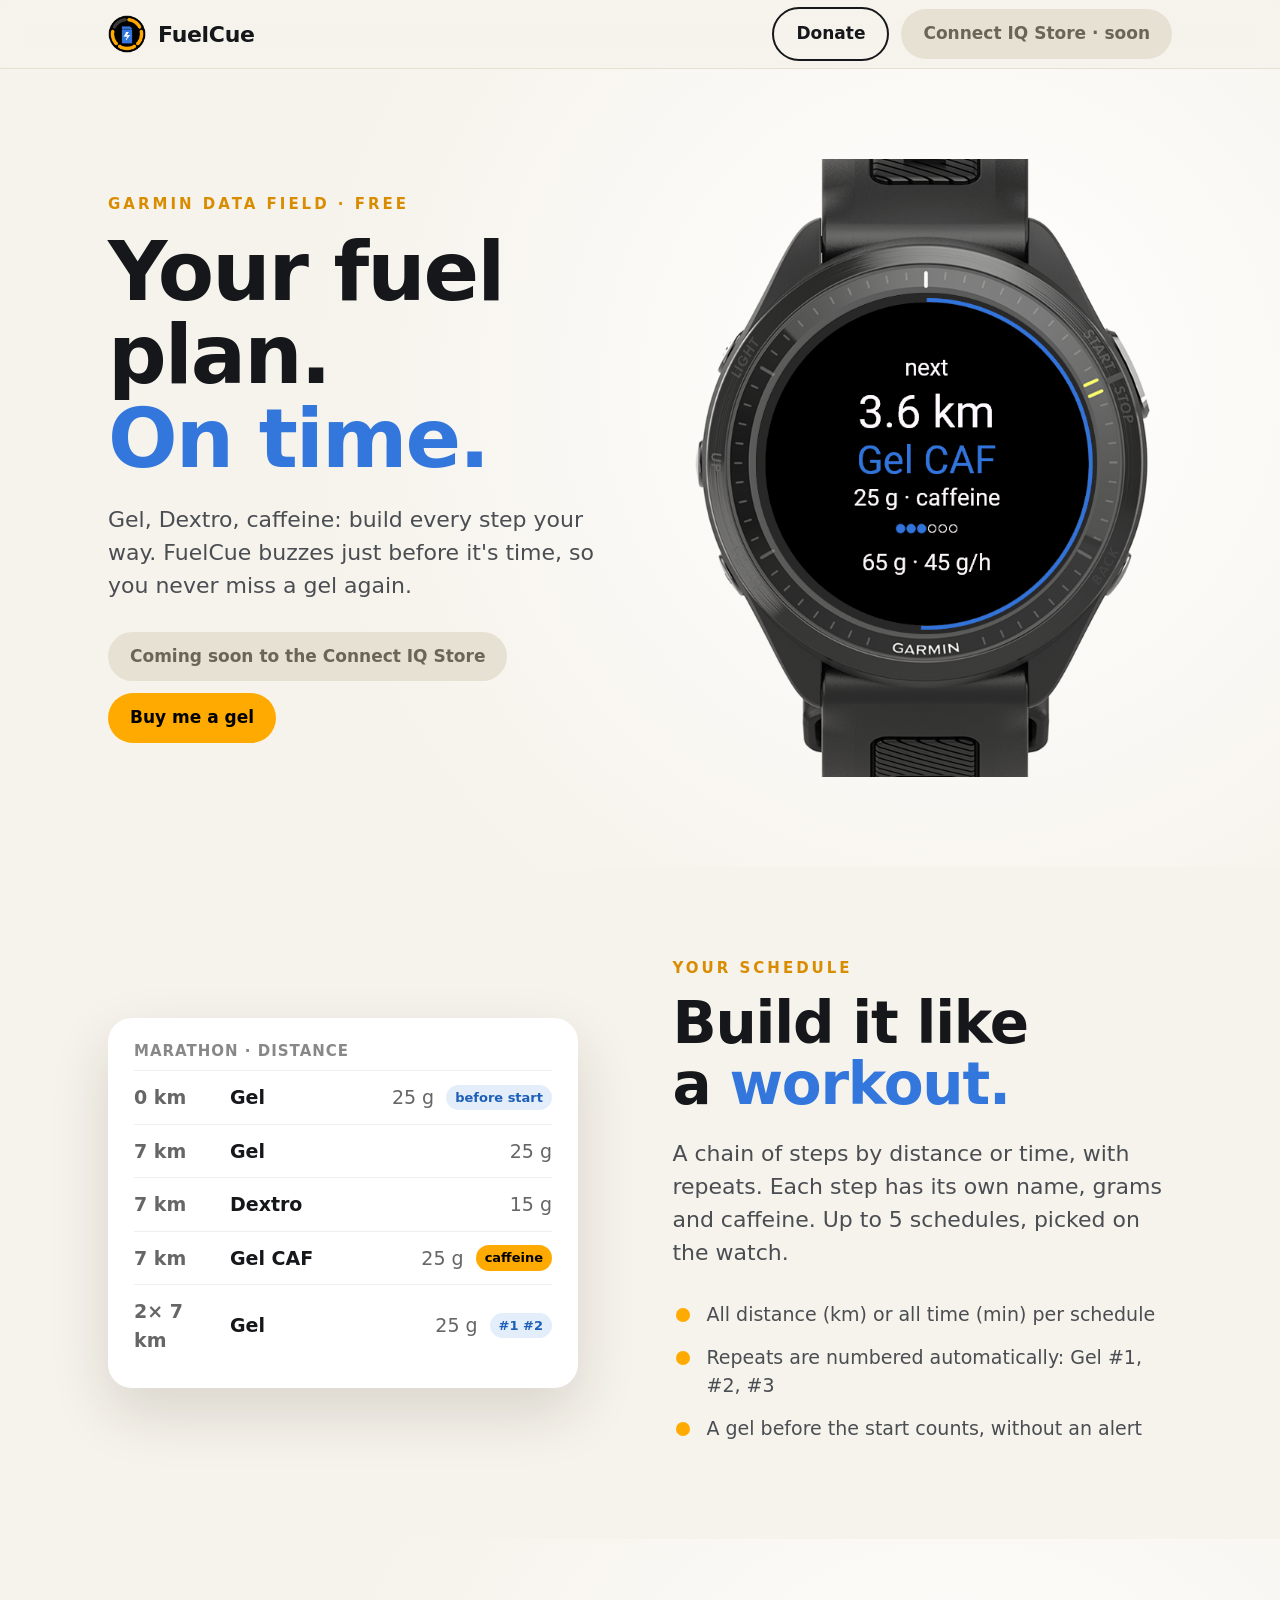
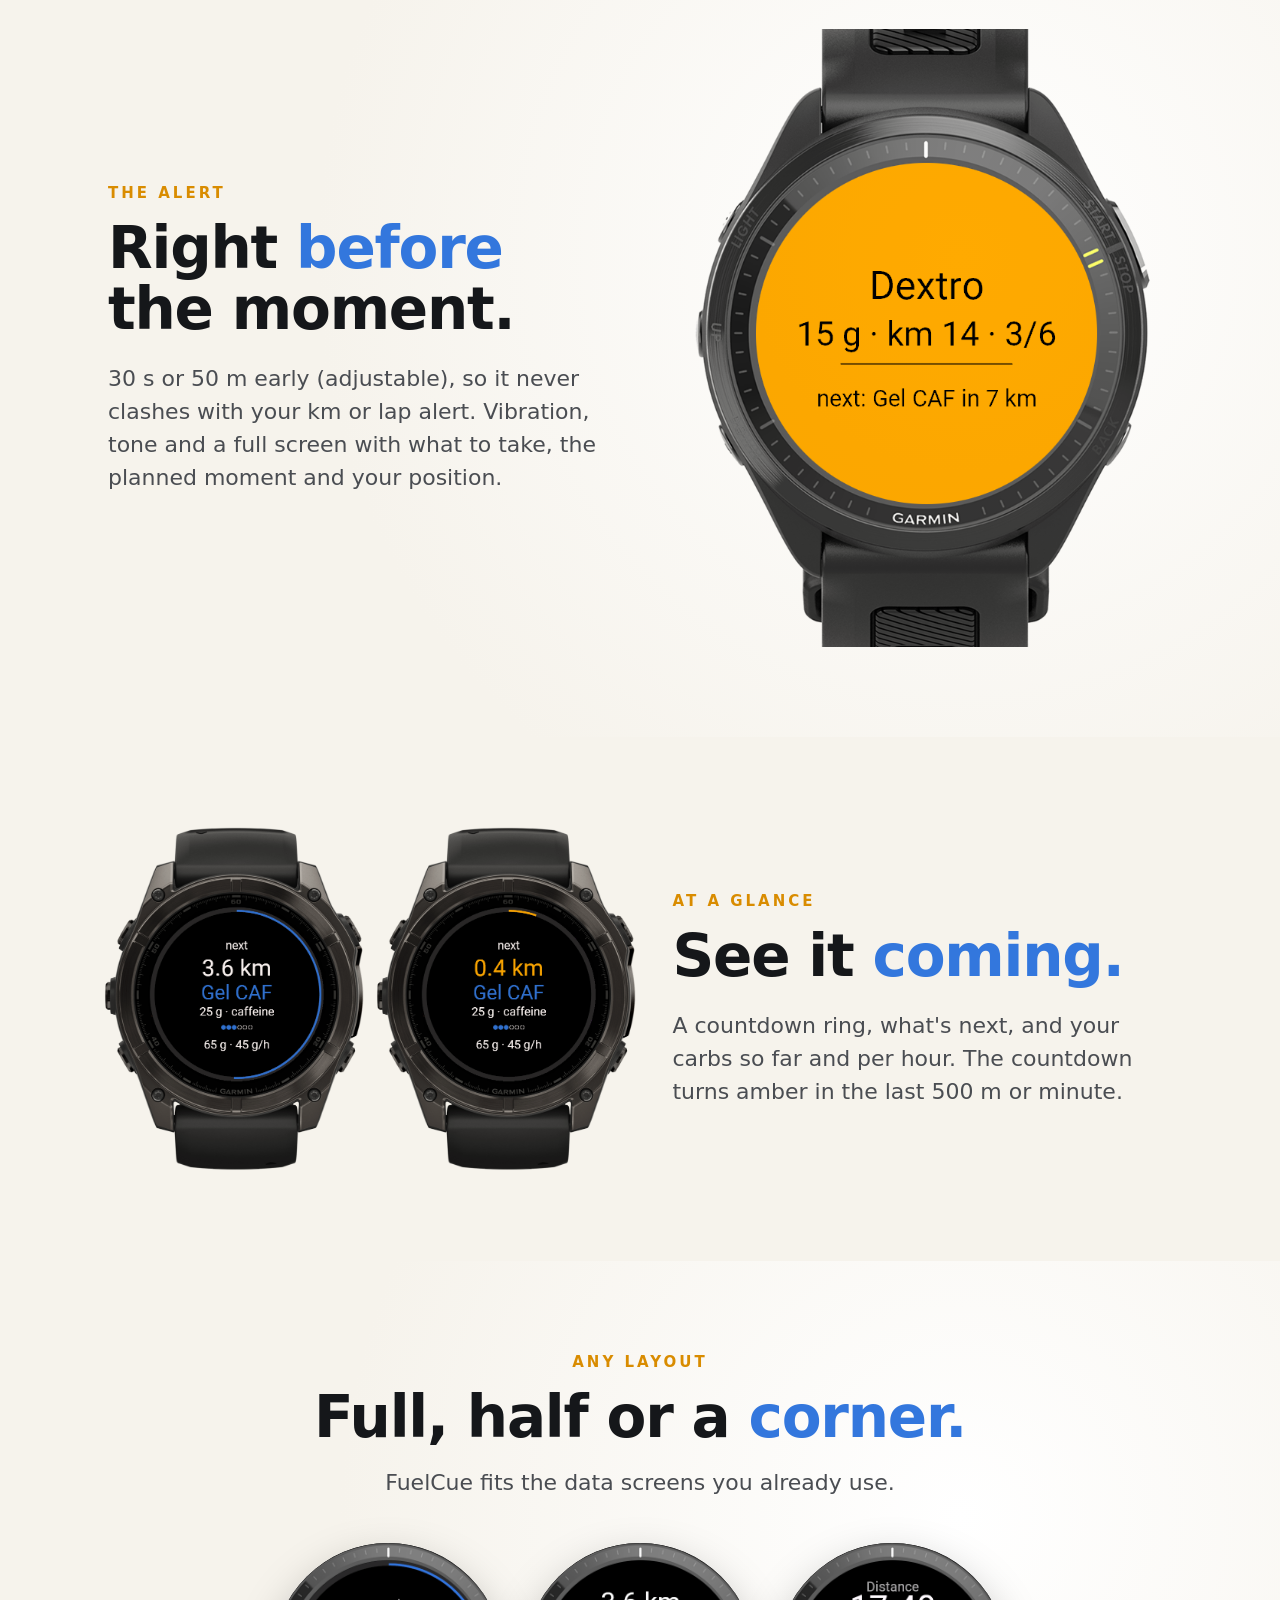
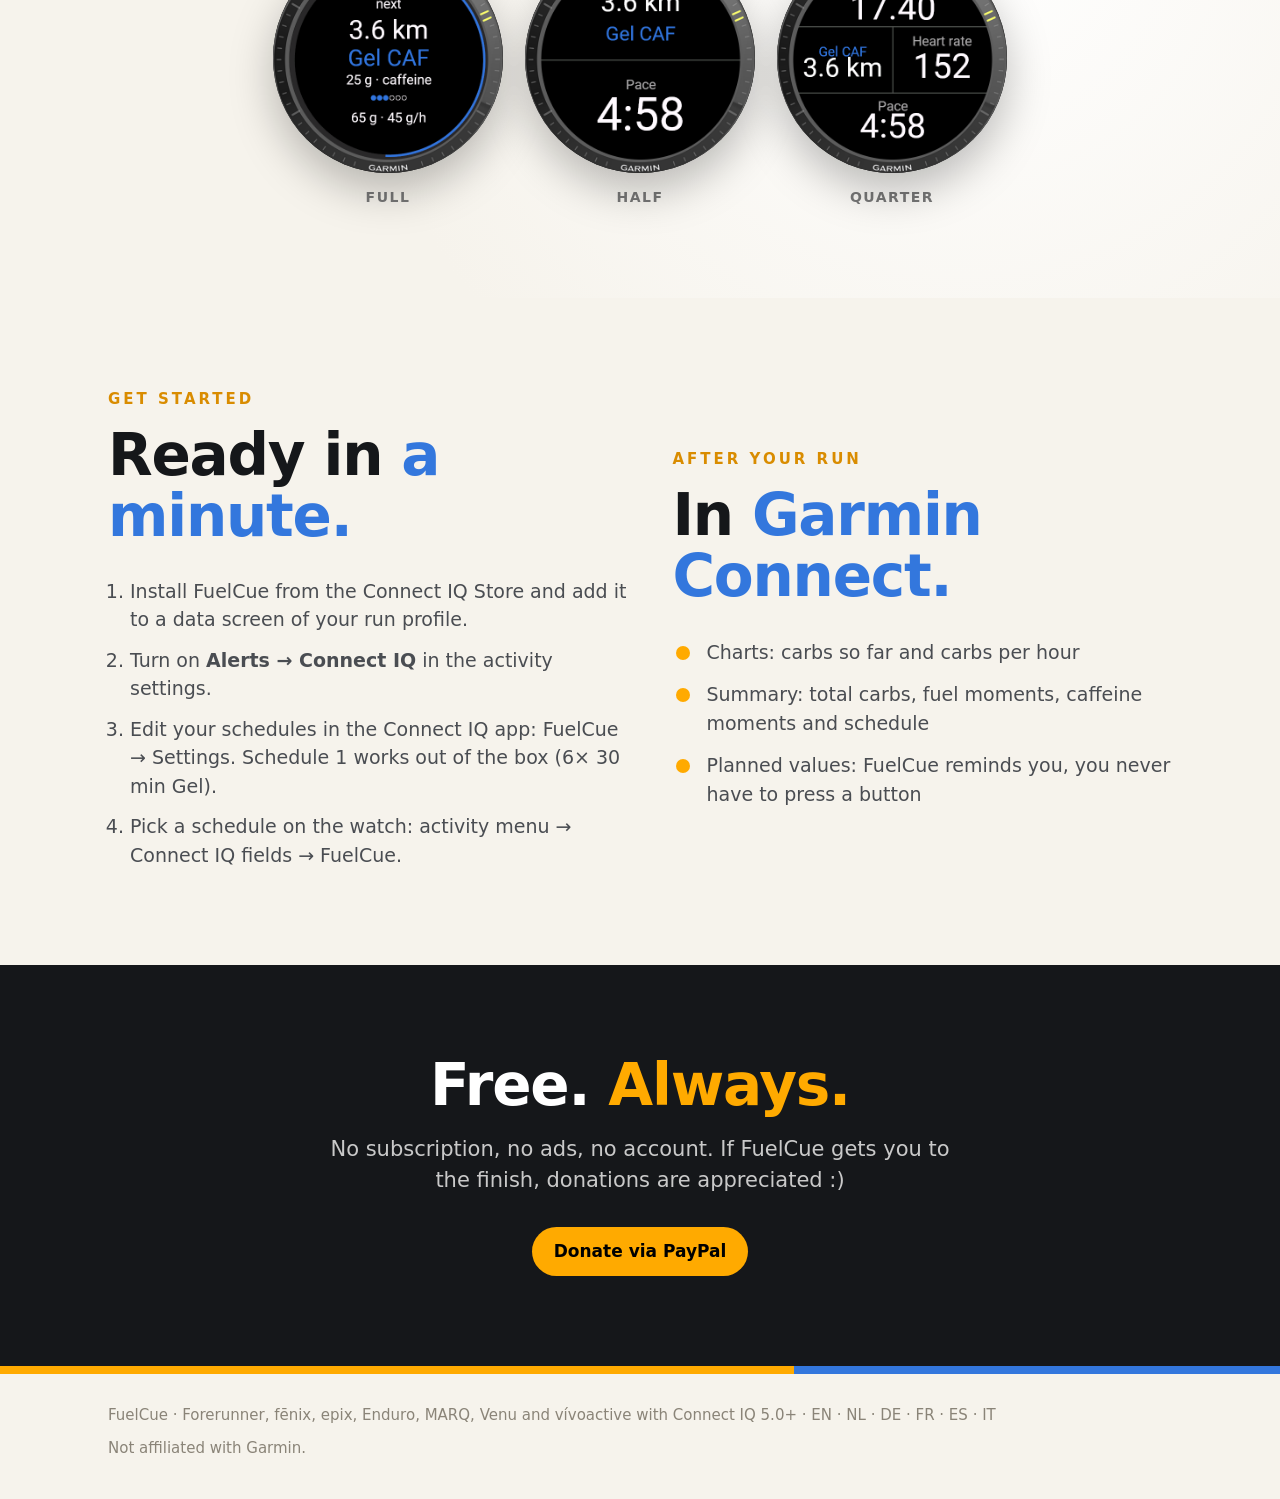
==== index.html @ b6d8fc78 "FuelCue landing page Co-Authored-By: Claude Opus 5.5 <noreply@anthropic.com>" ====
<!doctype html>
<html lang="en">
<head>
<meta charset="utf-8">
<meta name="viewport" content="width=device-width, initial-scale=1">
<title>FuelCue · fuel reminders for your Garmin</title>
<meta name="description" content="FuelCue is a free Garmin Connect IQ data field that reminds you when to fuel during your run: your own schedule of gels, Dextro and caffeine, by distance or time.">
<meta property="og:title" content="FuelCue · your fuel plan, on time">
<meta property="og:description" content="Free Garmin data field: your own fuel schedule, step by step, with an alert just before it's time.">
<meta property="og:image" content="img/icon.png">
<link rel="icon" href="img/icon.png">
<style>
  :root { --amber: #FFAA00; --amber-dark: #d98c00; --blue: #3377DD; --ink: #15171a; --muted: #4a4d52; --paper: #f6f3ec; }
  * { box-sizing: border-box; margin: 0; }
  body { font-family: "Segoe UI Variable Display", "Segoe UI", system-ui, -apple-system, Roboto, Arial, sans-serif; color: var(--ink);
         background: var(--paper); line-height: 1.5; }
  a { color: var(--blue); }
  .wrap { max-width: 1120px; margin: 0 auto; padding: 0 28px; }
  header { position: sticky; top: 0; z-index: 10; background: rgba(246, 243, 236, .92); backdrop-filter: blur(8px); border-bottom: 1px solid #e7e1d3; }
  header .wrap { display: flex; align-items: center; gap: 12px; height: 68px; }
  header img { width: 38px; height: 38px; }
  header b { font-size: 22px; letter-spacing: -.3px; flex: 1; }
  .btn { display: inline-block; padding: 12px 22px; border-radius: 40px; font-weight: 700; font-size: 17px; text-decoration: none; }
  .btn.dark { background: var(--ink); color: #fff; }
  .btn.amber { background: var(--amber); color: #000; }
  .btn.ghost { border: 2px solid var(--ink); color: var(--ink); }
  .btn.soon { background: #e7e1d3; color: #6b6558; cursor: default; }
  section { padding: 90px 0; }
  section.alt { background: radial-gradient(circle at 75% 40%, #fff 0, #f6f3ec 60%); }
  .split { display: grid; grid-template-columns: 1.05fr 1fr; gap: 40px; align-items: center; }
  .split.rev > :first-child { order: 2; }
  .kicker { font-size: 15px; font-weight: 800; letter-spacing: 3px; text-transform: uppercase; color: var(--amber-dark); margin-bottom: 14px; }
  h1 { font-size: clamp(46px, 7vw, 82px); line-height: 1.02; letter-spacing: -2px; font-weight: 800; }
  h2 { font-size: clamp(36px, 5vw, 58px); line-height: 1.05; letter-spacing: -1.2px; font-weight: 800; }
  h1 em, h2 em { font-style: normal; color: var(--blue); }
  .lead { font-size: 22px; color: var(--muted); margin-top: 22px; max-width: 540px; }
  .ctas { display: flex; flex-wrap: wrap; gap: 12px; margin-top: 30px; }
  .watch { width: 100%; max-width: 460px; mix-blend-mode: multiply; display: block; margin: 0 auto; }
  .pair { display: flex; gap: 10px; justify-content: center; }
  .pair img { width: 50%; max-width: 330px; mix-blend-mode: multiply; }
  .card { background: #fff; border-radius: 24px; box-shadow: 0 24px 60px rgba(40, 30, 0, .14); padding: 22px 26px; max-width: 470px; }
  .card h3 { font-size: 15px; color: #888; letter-spacing: 1px; text-transform: uppercase; margin-bottom: 8px; }
  .row { display: flex; align-items: center; gap: 12px; padding: 12px 0; border-top: 1px solid #eee; font-size: 19px; }
  .row .at { width: 84px; color: #666; font-weight: 600; } .row .name { flex: 1; font-weight: 700; } .row .g { color: #666; }
  .tag { font-size: 13px; font-weight: 800; padding: 3px 9px; border-radius: 20px; background: var(--amber); color: #000; }
  .tag.b { background: #e4eefb; color: #1d5fb8; }
  .faces { display: flex; gap: 22px; justify-content: center; flex-wrap: wrap; }
  .face { text-align: center; font-weight: 800; letter-spacing: 1.5px; color: #777; font-size: 14px; }
  .face div { width: 230px; height: 230px; border-radius: 50%; overflow: hidden; position: relative; background: #000;
              box-shadow: 0 18px 44px rgba(0, 0, 0, .25); margin-bottom: 14px; }
  .face img { position: absolute; width: 116.8%; left: -9.35%; top: -26.7%; }
  ul.checks { list-style: none; padding: 0; margin-top: 24px; font-size: 19px; color: var(--muted); }
  ul.checks li { padding: 7px 0 7px 34px; position: relative; }
  ul.checks li::before { content: ""; position: absolute; left: 4px; top: 15px; width: 14px; height: 14px; border-radius: 50%; background: var(--amber); }
  ol.steps { margin-top: 24px; padding-left: 22px; font-size: 19px; color: var(--muted); } ol.steps li { padding: 6px 0; }
  .donate { background: var(--ink); color: #fff; text-align: center; }
  .donate h2 em { color: var(--amber); }
  .donate p { color: #c9c9c9; font-size: 21px; margin: 18px auto 30px; max-width: 620px; }
  footer { padding: 30px 0 40px; color: #8a8478; font-size: 15px; }
  footer .wrap { display: flex; justify-content: space-between; flex-wrap: wrap; gap: 10px; }
  .stripe { height: 8px; background: linear-gradient(90deg, var(--amber) 0 62%, var(--blue) 62% 100%); }
  @media (max-width: 820px) {
    .split { grid-template-columns: 1fr; } .split.rev > :first-child { order: 0; }
    section { padding: 60px 0; } header .btn.soon { display: none; }
  }
</style>
</head>
<body>

<header><div class="wrap">
  <img src="img/icon.png" alt=""><b>FuelCue</b>
  <a class="btn ghost" href="https://paypal.me/rdbruijn">Donate</a>
  <span class="btn soon">Connect IQ Store · soon</span>
</div></header>

<section class="alt"><div class="wrap split">
  <div>
    <div class="kicker">Garmin data field · free</div>
    <h1>Your fuel plan.<br><em>On time.</em></h1>
    <p class="lead">Gel, Dextro, caffeine: build every step your way. FuelCue buzzes just before it's time, so you never miss a gel again.</p>
    <div class="ctas">
      <span class="btn soon">Coming soon to the Connect IQ Store</span>
      <a class="btn amber" href="https://paypal.me/rdbruijn">Buy me a gel</a>
    </div>
  </div>
  <img class="watch" src="img/fr970-run.png" alt="FuelCue on a Forerunner 970: 3.6 km to the next Gel CAF">
</div></section>

<section><div class="wrap split rev">
  <div>
    <div class="kicker">Your schedule</div>
    <h2>Build it like<br>a <em>workout.</em></h2>
    <p class="lead">A chain of steps by distance or time, with repeats. Each step has its own name, grams and caffeine. Up to 5 schedules, picked on the watch.</p>
    <ul class="checks">
      <li>All distance (km) or all time (min) per schedule</li>
      <li>Repeats are numbered automatically: Gel #1, #2, #3</li>
      <li>A gel before the start counts, without an alert</li>
    </ul>
  </div>
  <div class="card">
    <h3>Marathon · distance</h3>
    <div class="row"><span class="at">0 km</span><span class="name">Gel</span><span class="g">25 g</span><span class="tag b">before start</span></div>
    <div class="row"><span class="at">7 km</span><span class="name">Gel</span><span class="g">25 g</span></div>
    <div class="row"><span class="at">7 km</span><span class="name">Dextro</span><span class="g">15 g</span></div>
    <div class="row"><span class="at">7 km</span><span class="name">Gel CAF</span><span class="g">25 g</span><span class="tag">caffeine</span></div>
    <div class="row"><span class="at">2× 7 km</span><span class="name">Gel</span><span class="g">25 g</span><span class="tag b">#1 #2</span></div>
  </div>
</div></section>

<section class="alt"><div class="wrap split">
  <div>
    <div class="kicker">The alert</div>
    <h2>Right <em>before</em><br>the moment.</h2>
    <p class="lead">30 s or 50 m early (adjustable), so it never clashes with your km or lap alert. Vibration, tone and a full screen with what to take, the planned moment and your position.</p>
  </div>
  <img class="watch" src="img/fr970-alert.png" alt="Alert: Dextro, 15 g, km 14, 3 of 6">
</div></section>

<section><div class="wrap split rev">
  <div>
    <div class="kicker">At a glance</div>
    <h2>See it <em>coming.</em></h2>
    <p class="lead">A countdown ring, what's next, and your carbs so far and per hour. The countdown turns amber in the last 500 m or minute.</p>
  </div>
  <div class="pair">
    <img src="img/fenix847mm-run.png" alt="fēnix 8: 3.6 km to Gel CAF">
    <img src="img/fenix847mm-almost.png" alt="fēnix 8: 0.4 km, amber">
  </div>
</div></section>

<section class="alt"><div class="wrap" style="text-align: center;">
  <div class="kicker">Any layout</div>
  <h2>Full, half or a <em>corner.</em></h2>
  <p class="lead" style="margin: 18px auto 44px;">FuelCue fits the data screens you already use.</p>
  <div class="faces">
    <div class="face"><div><img src="img/fr970-run.png" alt=""></div>FULL</div>
    <div class="face"><div><img src="img/fr970-half.png" alt=""></div>HALF</div>
    <div class="face"><div><img src="img/fr970-quarter.png" alt=""></div>QUARTER</div>
  </div>
</div></section>

<section><div class="wrap split">
  <div>
    <div class="kicker">Get started</div>
    <h2>Ready in <em>a minute.</em></h2>
    <ol class="steps">
      <li>Install FuelCue from the Connect IQ Store and add it to a data screen of your run profile.</li>
      <li>Turn on <b>Alerts → Connect IQ</b> in the activity settings.</li>
      <li>Edit your schedules in the Connect IQ app: FuelCue → Settings. Schedule 1 works out of the box (6× 30 min Gel).</li>
      <li>Pick a schedule on the watch: activity menu → Connect IQ fields → FuelCue.</li>
    </ol>
  </div>
  <div>
    <div class="kicker">After your run</div>
    <h2>In <em>Garmin Connect.</em></h2>
    <ul class="checks">
      <li>Charts: carbs so far and carbs per hour</li>
      <li>Summary: total carbs, fuel moments, caffeine moments and schedule</li>
      <li>Planned values: FuelCue reminds you, you never have to press a button</li>
    </ul>
  </div>
</div></section>

<section class="donate"><div class="wrap">
  <h2>Free. <em>Always.</em></h2>
  <p>No subscription, no ads, no account. If FuelCue gets you to the finish, donations are appreciated :)</p>
  <a class="btn amber" href="https://paypal.me/rdbruijn">Donate via PayPal</a>
</div></section>

<div class="stripe"></div>
<footer><div class="wrap">
  <span>FuelCue · Forerunner, fēnix, epix, Enduro, MARQ, Venu and vívoactive with Connect IQ 5.0+ · EN · NL · DE · FR · ES · IT</span>
  <span>Not affiliated with Garmin.</span>
</div></footer>

</body>
</html>
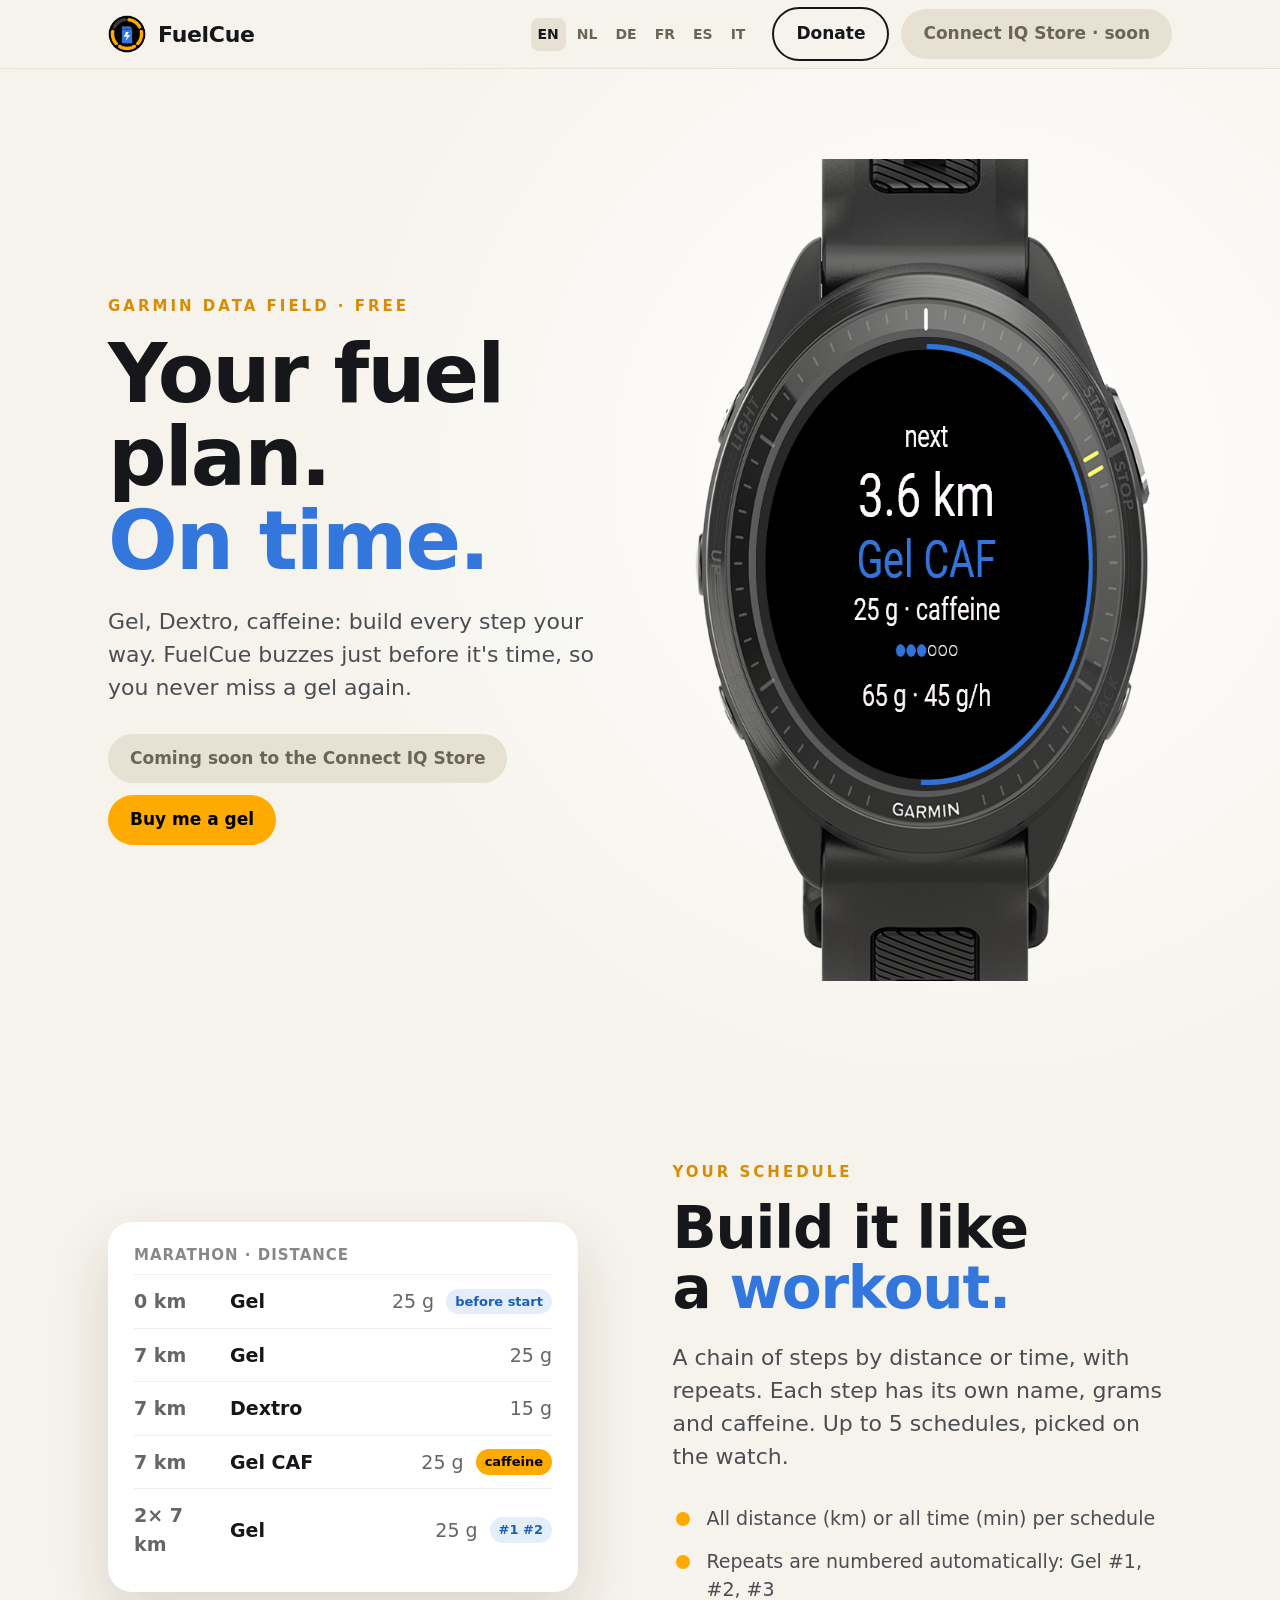
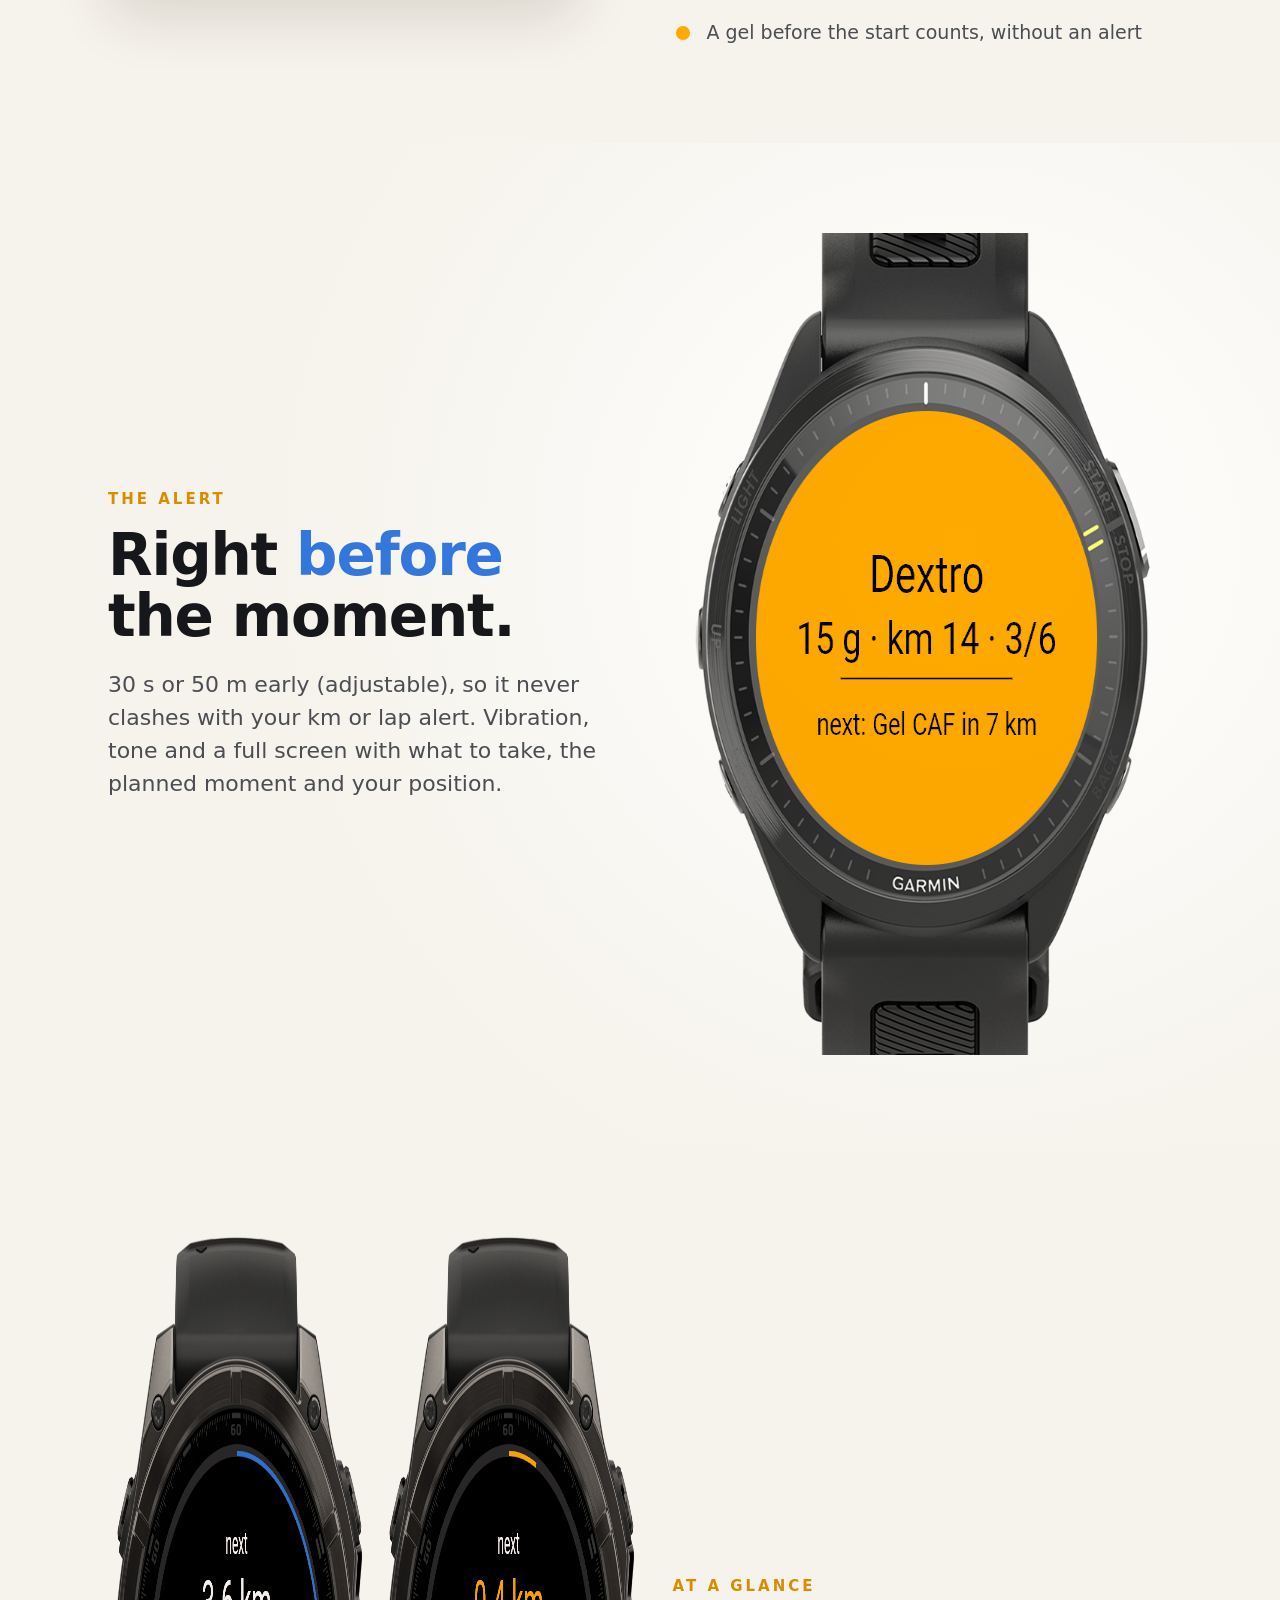
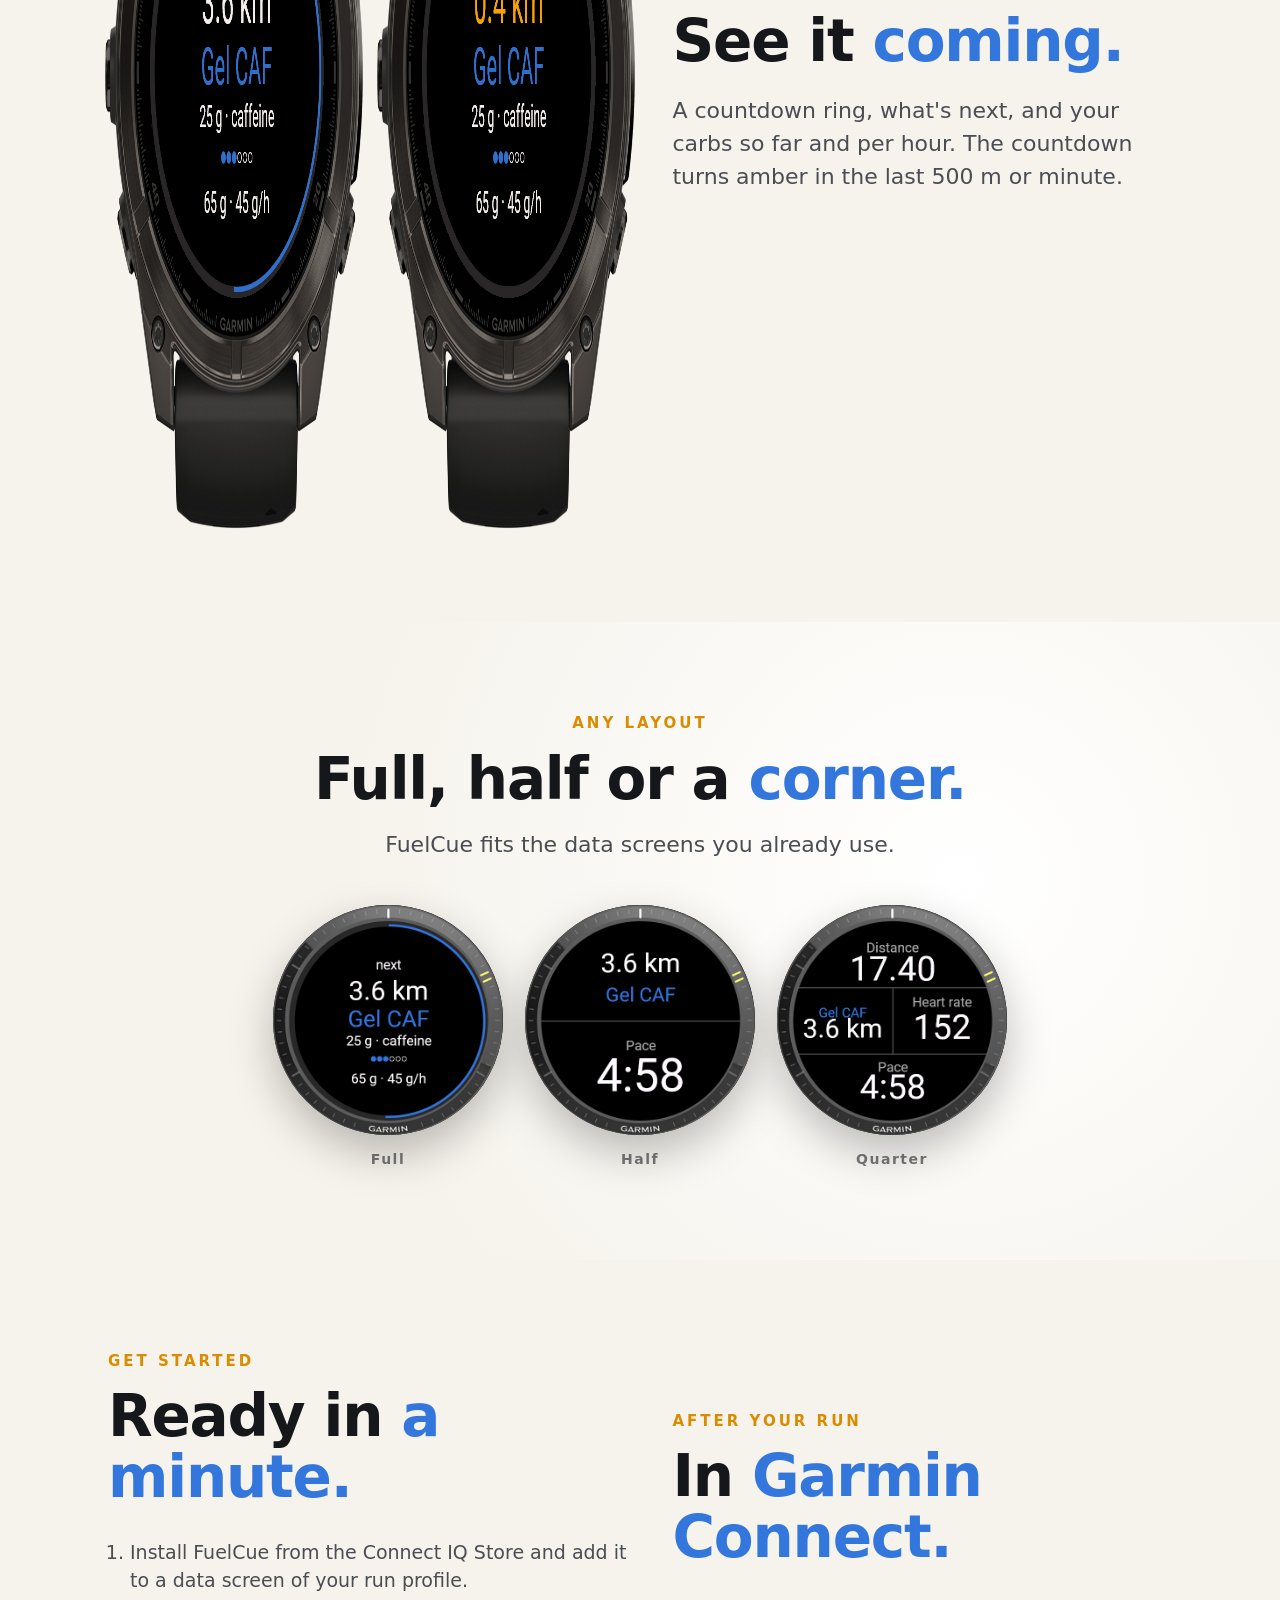
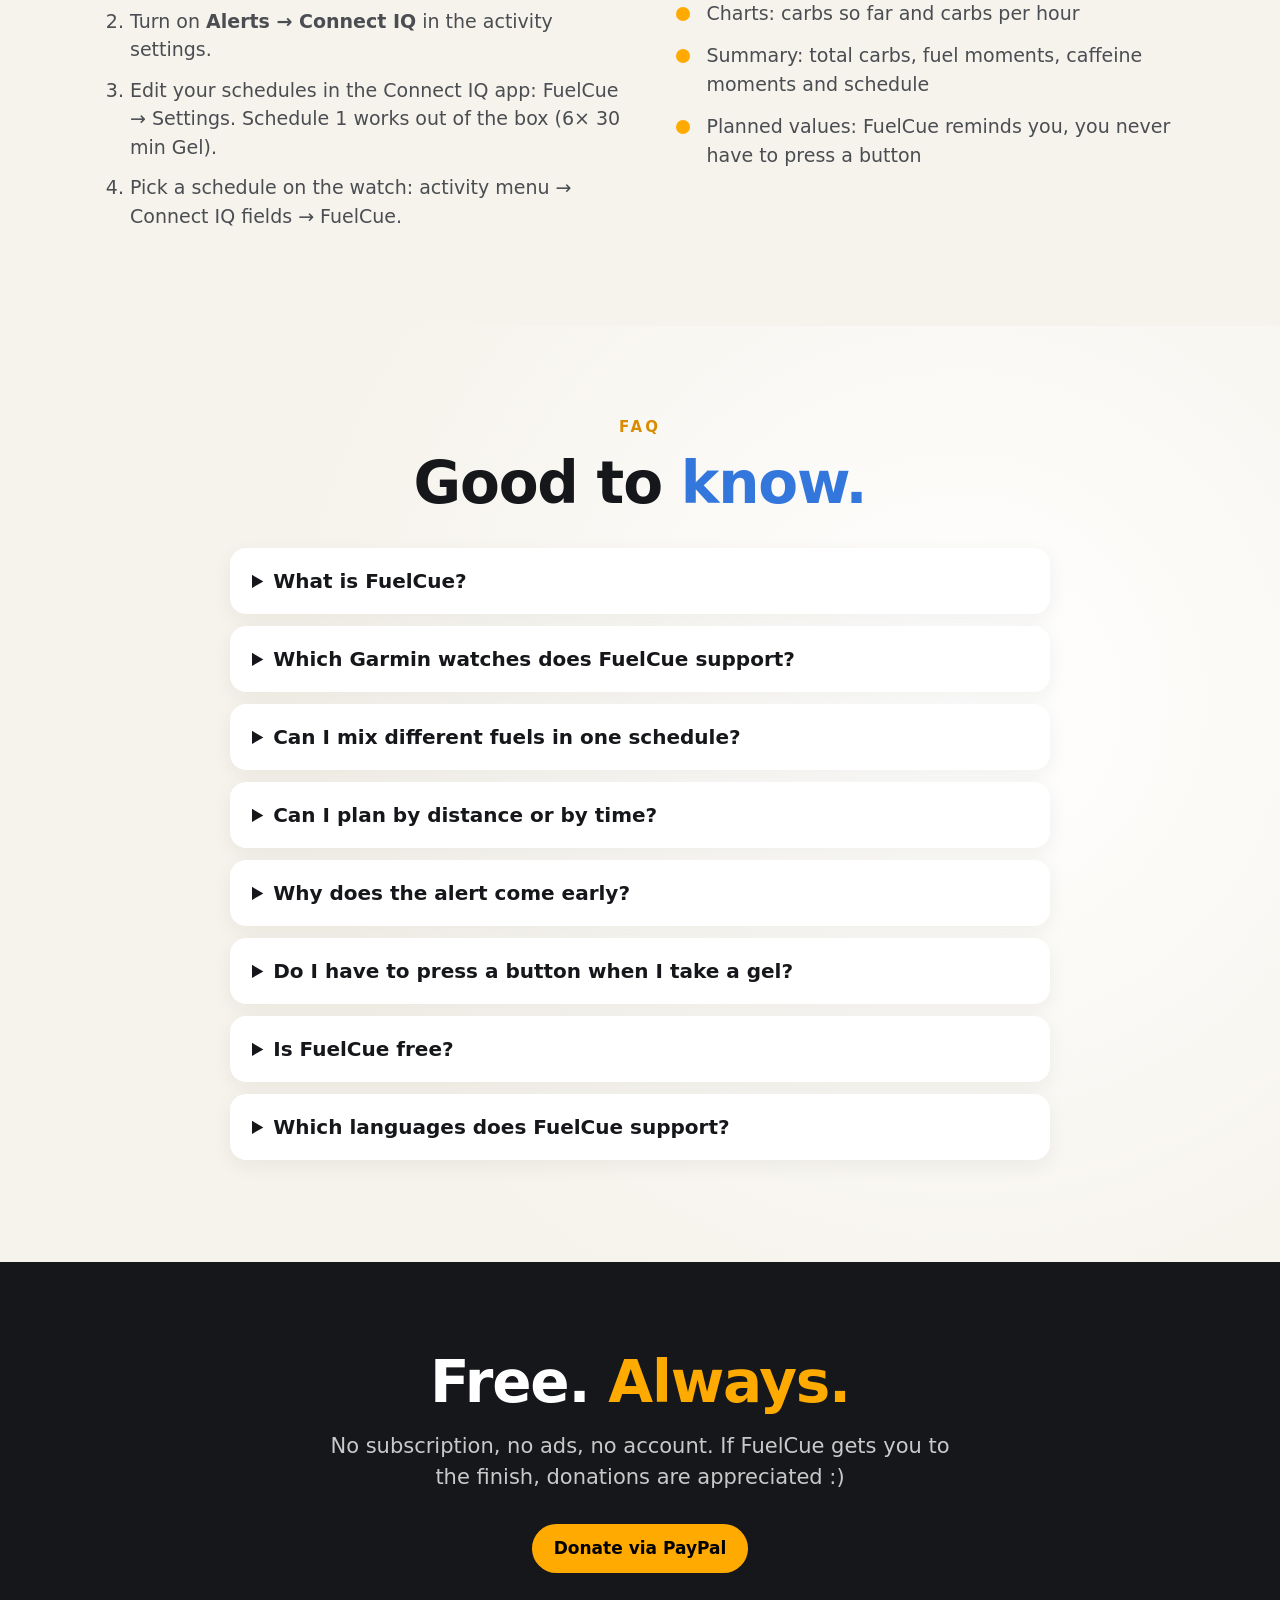
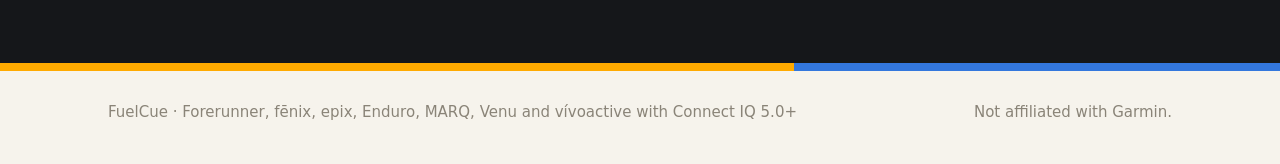
==== commit 276f1323: "Multilingual site (en, nl, de, fr, es, it), FAQ, SEO/GEO: hreflang, JSON-LD, sitemap, llms.txt Co-Au" ====
--- a/index.html
+++ b/index.html
@@ -3,76 +3,144 @@
 <head>
 <meta charset="utf-8">
 <meta name="viewport" content="width=device-width, initial-scale=1">
-<title>FuelCue · fuel reminders for your Garmin</title>
-<meta name="description" content="FuelCue is a free Garmin Connect IQ data field that reminds you when to fuel during your run: your own schedule of gels, Dextro and caffeine, by distance or time.">
+<title>FuelCue · gel and fuel reminders for Garmin watches</title>
+<meta name="description" content="FuelCue is a free Garmin Connect IQ data field that reminds you when to fuel during a run: your own schedule of gels, Dextro and caffeine, by distance or time.">
+<link rel="canonical" href="https://bruynr.github.io/fuelcue-site/">
+<link rel="alternate" hreflang="en" href="https://bruynr.github.io/fuelcue-site/">
+<link rel="alternate" hreflang="nl" href="https://bruynr.github.io/fuelcue-site/nl/">
+<link rel="alternate" hreflang="de" href="https://bruynr.github.io/fuelcue-site/de/">
+<link rel="alternate" hreflang="fr" href="https://bruynr.github.io/fuelcue-site/fr/">
+<link rel="alternate" hreflang="es" href="https://bruynr.github.io/fuelcue-site/es/">
+<link rel="alternate" hreflang="it" href="https://bruynr.github.io/fuelcue-site/it/">
+<link rel="alternate" hreflang="x-default" href="https://bruynr.github.io/fuelcue-site/">
+<meta property="og:type" content="website">
+<meta property="og:site_name" content="FuelCue">
 <meta property="og:title" content="FuelCue · your fuel plan, on time">
-<meta property="og:description" content="Free Garmin data field: your own fuel schedule, step by step, with an alert just before it's time.">
-<meta property="og:image" content="img/icon.png">
+<meta property="og:description" content="FuelCue is a free Garmin Connect IQ data field that reminds you when to fuel during a run: your own schedule of gels, Dextro and caffeine, by distance or time.">
+<meta property="og:url" content="https://bruynr.github.io/fuelcue-site/">
+<meta property="og:image" content="https://bruynr.github.io/fuelcue-site/img/og.png">
+<meta property="og:locale" content="en_US">
+<meta name="twitter:card" content="summary_large_image">
+<meta name="theme-color" content="#15171a">
 <link rel="icon" href="img/icon.png">
-<style>
-  :root { --amber: #FFAA00; --amber-dark: #d98c00; --blue: #3377DD; --ink: #15171a; --muted: #4a4d52; --paper: #f6f3ec; }
-  * { box-sizing: border-box; margin: 0; }
-  body { font-family: "Segoe UI Variable Display", "Segoe UI", system-ui, -apple-system, Roboto, Arial, sans-serif; color: var(--ink);
-         background: var(--paper); line-height: 1.5; }
-  a { color: var(--blue); }
-  .wrap { max-width: 1120px; margin: 0 auto; padding: 0 28px; }
-  header { position: sticky; top: 0; z-index: 10; background: rgba(246, 243, 236, .92); backdrop-filter: blur(8px); border-bottom: 1px solid #e7e1d3; }
-  header .wrap { display: flex; align-items: center; gap: 12px; height: 68px; }
-  header img { width: 38px; height: 38px; }
-  header b { font-size: 22px; letter-spacing: -.3px; flex: 1; }
-  .btn { display: inline-block; padding: 12px 22px; border-radius: 40px; font-weight: 700; font-size: 17px; text-decoration: none; }
-  .btn.dark { background: var(--ink); color: #fff; }
-  .btn.amber { background: var(--amber); color: #000; }
-  .btn.ghost { border: 2px solid var(--ink); color: var(--ink); }
-  .btn.soon { background: #e7e1d3; color: #6b6558; cursor: default; }
-  section { padding: 90px 0; }
-  section.alt { background: radial-gradient(circle at 75% 40%, #fff 0, #f6f3ec 60%); }
-  .split { display: grid; grid-template-columns: 1.05fr 1fr; gap: 40px; align-items: center; }
-  .split.rev > :first-child { order: 2; }
-  .kicker { font-size: 15px; font-weight: 800; letter-spacing: 3px; text-transform: uppercase; color: var(--amber-dark); margin-bottom: 14px; }
-  h1 { font-size: clamp(46px, 7vw, 82px); line-height: 1.02; letter-spacing: -2px; font-weight: 800; }
-  h2 { font-size: clamp(36px, 5vw, 58px); line-height: 1.05; letter-spacing: -1.2px; font-weight: 800; }
-  h1 em, h2 em { font-style: normal; color: var(--blue); }
-  .lead { font-size: 22px; color: var(--muted); margin-top: 22px; max-width: 540px; }
-  .ctas { display: flex; flex-wrap: wrap; gap: 12px; margin-top: 30px; }
-  .watch { width: 100%; max-width: 460px; mix-blend-mode: multiply; display: block; margin: 0 auto; }
-  .pair { display: flex; gap: 10px; justify-content: center; }
-  .pair img { width: 50%; max-width: 330px; mix-blend-mode: multiply; }
-  .card { background: #fff; border-radius: 24px; box-shadow: 0 24px 60px rgba(40, 30, 0, .14); padding: 22px 26px; max-width: 470px; }
-  .card h3 { font-size: 15px; color: #888; letter-spacing: 1px; text-transform: uppercase; margin-bottom: 8px; }
-  .row { display: flex; align-items: center; gap: 12px; padding: 12px 0; border-top: 1px solid #eee; font-size: 19px; }
-  .row .at { width: 84px; color: #666; font-weight: 600; } .row .name { flex: 1; font-weight: 700; } .row .g { color: #666; }
-  .tag { font-size: 13px; font-weight: 800; padding: 3px 9px; border-radius: 20px; background: var(--amber); color: #000; }
-  .tag.b { background: #e4eefb; color: #1d5fb8; }
-  .faces { display: flex; gap: 22px; justify-content: center; flex-wrap: wrap; }
-  .face { text-align: center; font-weight: 800; letter-spacing: 1.5px; color: #777; font-size: 14px; }
-  .face div { width: 230px; height: 230px; border-radius: 50%; overflow: hidden; position: relative; background: #000;
-              box-shadow: 0 18px 44px rgba(0, 0, 0, .25); margin-bottom: 14px; }
-  .face img { position: absolute; width: 116.8%; left: -9.35%; top: -26.7%; }
-  ul.checks { list-style: none; padding: 0; margin-top: 24px; font-size: 19px; color: var(--muted); }
-  ul.checks li { padding: 7px 0 7px 34px; position: relative; }
-  ul.checks li::before { content: ""; position: absolute; left: 4px; top: 15px; width: 14px; height: 14px; border-radius: 50%; background: var(--amber); }
-  ol.steps { margin-top: 24px; padding-left: 22px; font-size: 19px; color: var(--muted); } ol.steps li { padding: 6px 0; }
-  .donate { background: var(--ink); color: #fff; text-align: center; }
-  .donate h2 em { color: var(--amber); }
-  .donate p { color: #c9c9c9; font-size: 21px; margin: 18px auto 30px; max-width: 620px; }
-  footer { padding: 30px 0 40px; color: #8a8478; font-size: 15px; }
-  footer .wrap { display: flex; justify-content: space-between; flex-wrap: wrap; gap: 10px; }
-  .stripe { height: 8px; background: linear-gradient(90deg, var(--amber) 0 62%, var(--blue) 62% 100%); }
-  @media (max-width: 820px) {
-    .split { grid-template-columns: 1fr; } .split.rev > :first-child { order: 0; }
-    section { padding: 60px 0; } header .btn.soon { display: none; }
+<link rel="stylesheet" href="style.css">
+<script type="application/ld+json">
+{
+ "@context": "https://schema.org",
+ "@type": "SoftwareApplication",
+ "name": "FuelCue",
+ "description": "FuelCue is a free Garmin Connect IQ data field that reminds you when to fuel during a run: your own schedule of gels, Dextro and caffeine, by distance or time.",
+ "url": "https://bruynr.github.io/fuelcue-site/",
+ "inLanguage": "en",
+ "applicationCategory": "SportsApplication",
+ "applicationSubCategory": "Garmin Connect IQ data field",
+ "operatingSystem": "Garmin Connect IQ 5.0+",
+ "isAccessibleForFree": true,
+ "offers": {
+  "@type": "Offer",
+  "price": "0",
+  "priceCurrency": "EUR"
+ },
+ "image": "https://bruynr.github.io/fuelcue-site/img/icon.png",
+ "screenshot": [
+  "https://bruynr.github.io/fuelcue-site/img/fr970-run.png",
+  "https://bruynr.github.io/fuelcue-site/img/fr970-alert.png",
+  "https://bruynr.github.io/fuelcue-site/img/fenix847mm-before.png"
+ ],
+ "availableLanguage": [
+  "English",
+  "Nederlands",
+  "Deutsch",
+  "Français",
+  "Español",
+  "Italiano"
+ ]
+}
+</script>
+<script type="application/ld+json">
+{
+ "@context": "https://schema.org",
+ "@type": "FAQPage",
+ "inLanguage": "en",
+ "mainEntity": [
+  {
+   "@type": "Question",
+   "name": "What is FuelCue?",
+   "acceptedAnswer": {
+    "@type": "Answer",
+    "text": "FuelCue is a free data field for Garmin watches (Connect IQ) that reminds you when to take a gel or other fuel during a run. You build your own schedule by distance or time, and FuelCue vibrates, beeps and shows a full-screen alert just before each moment."
+   }
+  },
+  {
+   "@type": "Question",
+   "name": "Which Garmin watches does FuelCue support?",
+   "acceptedAnswer": {
+    "@type": "Answer",
+    "text": "All round Garmin watches with Connect IQ 5.0 or newer, including Forerunner 165, 170, 255, 265, 570, 70, 955, 965 and 970, fēnix 7, 8, 9 and E, epix (Gen 2) and epix Pro, Enduro 3, MARQ (Gen 2), Venu 2, 3 and 4, and vívoactive 5 and 6."
+   }
+  },
+  {
+   "@type": "Question",
+   "name": "Can I mix different fuels in one schedule?",
+   "acceptedAnswer": {
+    "@type": "Answer",
+    "text": "Yes. Every step has its own name (for example Gel, Dextro or Gel CAF), its own grams of carbohydrate and an optional caffeine mark. Steps can repeat, and repeats are numbered automatically."
+   }
+  },
+  {
+   "@type": "Question",
+   "name": "Can I plan by distance or by time?",
+   "acceptedAnswer": {
+    "@type": "Answer",
+    "text": "Both. Each schedule is either all distance (km) or all time (minutes), with steps from 0.5 to 100 km or from 5 to 600 minutes."
+   }
+  },
+  {
+   "@type": "Question",
+   "name": "Why does the alert come early?",
+   "acceptedAnswer": {
+    "@type": "Answer",
+    "text": "By default the alert comes 30 seconds or 50 metres before the planned moment, so it doesn't clash with Garmin's own km or lap alert. You can set it from 0 (exactly on the moment) up to 2 minutes or 200 metres."
+   }
+  },
+  {
+   "@type": "Question",
+   "name": "Do I have to press a button when I take a gel?",
+   "acceptedAnswer": {
+    "@type": "Answer",
+    "text": "No. FuelCue is a reminder, not a log. It saves the planned carbs in your activity, shown as charts in Garmin Connect, without button presses that could disturb your recording."
+   }
+  },
+  {
+   "@type": "Question",
+   "name": "Is FuelCue free?",
+   "acceptedAnswer": {
+    "@type": "Answer",
+    "text": "Yes. FuelCue is free, with no subscription, no ads and no account. Donations via PayPal are appreciated."
+   }
+  },
+  {
+   "@type": "Question",
+   "name": "Which languages does FuelCue support?",
+   "acceptedAnswer": {
+    "@type": "Answer",
+    "text": "English, Dutch, German, French, Spanish and Italian, on the watch and in the settings."
+   }
   }
-</style>
+ ]
+}
+</script>
 </head>
 <body>
 
 <header><div class="wrap">
   <img src="img/icon.png" alt=""><b>FuelCue</b>
+  <nav class="langs" aria-label="Language"><a href="./" hreflang="en" lang="en" aria-current="page">EN</a> <a href="nl/" hreflang="nl" lang="nl">NL</a> <a href="de/" hreflang="de" lang="de">DE</a> <a href="fr/" hreflang="fr" lang="fr">FR</a> <a href="es/" hreflang="es" lang="es">ES</a> <a href="it/" hreflang="it" lang="it">IT</a></nav>
   <a class="btn ghost" href="https://paypal.me/rdbruijn">Donate</a>
   <span class="btn soon">Connect IQ Store · soon</span>
 </div></header>
 
+<main>
 <section class="alt"><div class="wrap split">
   <div>
     <div class="kicker">Garmin data field · free</div>
@@ -83,7 +151,7 @@
       <a class="btn amber" href="https://paypal.me/rdbruijn">Buy me a gel</a>
     </div>
   </div>
-  <img class="watch" src="img/fr970-run.png" alt="FuelCue on a Forerunner 970: 3.6 km to the next Gel CAF">
+  <img class="watch" src="img/fr970-run.png" alt="FuelCue on a Forerunner 970: 3.6 km to the next Gel CAF" width="612" height="822">
 </div></section>
 
 <section><div class="wrap split rev">
@@ -91,11 +159,7 @@
     <div class="kicker">Your schedule</div>
     <h2>Build it like<br>a <em>workout.</em></h2>
     <p class="lead">A chain of steps by distance or time, with repeats. Each step has its own name, grams and caffeine. Up to 5 schedules, picked on the watch.</p>
-    <ul class="checks">
-      <li>All distance (km) or all time (min) per schedule</li>
-      <li>Repeats are numbered automatically: Gel #1, #2, #3</li>
-      <li>A gel before the start counts, without an alert</li>
-    </ul>
+    <ul class="checks"><li>All distance (km) or all time (min) per schedule</li><li>Repeats are numbered automatically: Gel #1, #2, #3</li><li>A gel before the start counts, without an alert</li></ul>
   </div>
   <div class="card">
     <h3>Marathon · distance</h3>
@@ -113,7 +177,7 @@
     <h2>Right <em>before</em><br>the moment.</h2>
     <p class="lead">30 s or 50 m early (adjustable), so it never clashes with your km or lap alert. Vibration, tone and a full screen with what to take, the planned moment and your position.</p>
   </div>
-  <img class="watch" src="img/fr970-alert.png" alt="Alert: Dextro, 15 g, km 14, 3 of 6">
+  <img class="watch" src="img/fr970-alert.png" alt="Alert: Dextro, 15 g, km 14, 3 of 6" width="612" height="822" loading="lazy">
 </div></section>
 
 <section><div class="wrap split rev">
@@ -123,8 +187,8 @@
     <p class="lead">A countdown ring, what's next, and your carbs so far and per hour. The countdown turns amber in the last 500 m or minute.</p>
   </div>
   <div class="pair">
-    <img src="img/fenix847mm-run.png" alt="fēnix 8: 3.6 km to Gel CAF">
-    <img src="img/fenix847mm-almost.png" alt="fēnix 8: 0.4 km, amber">
+    <img src="img/fenix847mm-run.png" alt="fēnix 8: 3.6 km to Gel CAF" width="684" height="897" loading="lazy">
+    <img src="img/fenix847mm-almost.png" alt="fēnix 8: 0.4 km to go, amber" width="684" height="897" loading="lazy">
   </div>
 </div></section>
 
@@ -133,9 +197,9 @@
   <h2>Full, half or a <em>corner.</em></h2>
   <p class="lead" style="margin: 18px auto 44px;">FuelCue fits the data screens you already use.</p>
   <div class="faces">
-    <div class="face"><div><img src="img/fr970-run.png" alt=""></div>FULL</div>
-    <div class="face"><div><img src="img/fr970-half.png" alt=""></div>HALF</div>
-    <div class="face"><div><img src="img/fr970-quarter.png" alt=""></div>QUARTER</div>
+    <div class="face"><div><img src="img/fr970-run.png" alt="" loading="lazy"></div>Full</div>
+    <div class="face"><div><img src="img/fr970-half.png" alt="" loading="lazy"></div>Half</div>
+    <div class="face"><div><img src="img/fr970-quarter.png" alt="" loading="lazy"></div>Quarter</div>
   </div>
 </div></section>
 
@@ -143,21 +207,29 @@
   <div>
     <div class="kicker">Get started</div>
     <h2>Ready in <em>a minute.</em></h2>
-    <ol class="steps">
-      <li>Install FuelCue from the Connect IQ Store and add it to a data screen of your run profile.</li>
-      <li>Turn on <b>Alerts → Connect IQ</b> in the activity settings.</li>
-      <li>Edit your schedules in the Connect IQ app: FuelCue → Settings. Schedule 1 works out of the box (6× 30 min Gel).</li>
-      <li>Pick a schedule on the watch: activity menu → Connect IQ fields → FuelCue.</li>
-    </ol>
+    <ol class="steps"><li>Install FuelCue from the Connect IQ Store and add it to a data screen of your run profile.</li><li>Turn on <b>Alerts → Connect IQ</b> in the activity settings.</li><li>Edit your schedules in the Connect IQ app: FuelCue → Settings. Schedule 1 works out of the box (6× 30 min Gel).</li><li>Pick a schedule on the watch: activity menu → Connect IQ fields → FuelCue.</li></ol>
   </div>
   <div>
     <div class="kicker">After your run</div>
     <h2>In <em>Garmin Connect.</em></h2>
-    <ul class="checks">
-      <li>Charts: carbs so far and carbs per hour</li>
-      <li>Summary: total carbs, fuel moments, caffeine moments and schedule</li>
-      <li>Planned values: FuelCue reminds you, you never have to press a button</li>
-    </ul>
+    <ul class="checks"><li>Charts: carbs so far and carbs per hour</li><li>Summary: total carbs, fuel moments, caffeine moments and schedule</li><li>Planned values: FuelCue reminds you, you never have to press a button</li></ul>
+  </div>
+</div></section>
+
+<section class="alt"><div class="wrap">
+  <div style="text-align: center;">
+    <div class="kicker">FAQ</div>
+    <h2>Good to <em>know.</em></h2>
+  </div>
+  <div class="faq">
+<details><summary>What is FuelCue?</summary><p>FuelCue is a free data field for Garmin watches (Connect IQ) that reminds you when to take a gel or other fuel during a run. You build your own schedule by distance or time, and FuelCue vibrates, beeps and shows a full-screen alert just before each moment.</p></details>
+<details><summary>Which Garmin watches does FuelCue support?</summary><p>All round Garmin watches with Connect IQ 5.0 or newer, including Forerunner 165, 170, 255, 265, 570, 70, 955, 965 and 970, fēnix 7, 8, 9 and E, epix (Gen 2) and epix Pro, Enduro 3, MARQ (Gen 2), Venu 2, 3 and 4, and vívoactive 5 and 6.</p></details>
+<details><summary>Can I mix different fuels in one schedule?</summary><p>Yes. Every step has its own name (for example Gel, Dextro or Gel CAF), its own grams of carbohydrate and an optional caffeine mark. Steps can repeat, and repeats are numbered automatically.</p></details>
+<details><summary>Can I plan by distance or by time?</summary><p>Both. Each schedule is either all distance (km) or all time (minutes), with steps from 0.5 to 100 km or from 5 to 600 minutes.</p></details>
+<details><summary>Why does the alert come early?</summary><p>By default the alert comes 30 seconds or 50 metres before the planned moment, so it doesn&#x27;t clash with Garmin&#x27;s own km or lap alert. You can set it from 0 (exactly on the moment) up to 2 minutes or 200 metres.</p></details>
+<details><summary>Do I have to press a button when I take a gel?</summary><p>No. FuelCue is a reminder, not a log. It saves the planned carbs in your activity, shown as charts in Garmin Connect, without button presses that could disturb your recording.</p></details>
+<details><summary>Is FuelCue free?</summary><p>Yes. FuelCue is free, with no subscription, no ads and no account. Donations via PayPal are appreciated.</p></details>
+<details><summary>Which languages does FuelCue support?</summary><p>English, Dutch, German, French, Spanish and Italian, on the watch and in the settings.</p></details>
   </div>
 </div></section>
 
@@ -166,10 +238,12 @@
   <p>No subscription, no ads, no account. If FuelCue gets you to the finish, donations are appreciated :)</p>
   <a class="btn amber" href="https://paypal.me/rdbruijn">Donate via PayPal</a>
 </div></section>
+</main>
 
 <div class="stripe"></div>
 <footer><div class="wrap">
-  <span>FuelCue · Forerunner, fēnix, epix, Enduro, MARQ, Venu and vívoactive with Connect IQ 5.0+ · EN · NL · DE · FR · ES · IT</span>
+  <span>FuelCue · Forerunner, fēnix, epix, Enduro, MARQ, Venu and vívoactive with Connect IQ 5.0+</span>
+  <nav class="langs-foot" aria-label="Language"><a href="./" hreflang="en" lang="en" aria-current="page">EN</a> <a href="nl/" hreflang="nl" lang="nl">NL</a> <a href="de/" hreflang="de" lang="de">DE</a> <a href="fr/" hreflang="fr" lang="fr">FR</a> <a href="es/" hreflang="es" lang="es">ES</a> <a href="it/" hreflang="it" lang="it">IT</a></nav>
   <span>Not affiliated with Garmin.</span>
 </div></footer>
 
--- a/style.css
+++ b/style.css
@@ -0,0 +1,62 @@
+:root { --amber: #FFAA00; --amber-dark: #d98c00; --blue: #3377DD; --ink: #15171a; --muted: #4a4d52; --paper: #f6f3ec; }
+* { box-sizing: border-box; margin: 0; }
+body { font-family: "Segoe UI Variable Display", "Segoe UI", system-ui, -apple-system, Roboto, Arial, sans-serif; color: var(--ink);
+       background: var(--paper); line-height: 1.5; }
+a { color: var(--blue); }
+.wrap { max-width: 1120px; margin: 0 auto; padding: 0 28px; }
+header { position: sticky; top: 0; z-index: 10; background: rgba(246, 243, 236, .92); backdrop-filter: blur(8px); border-bottom: 1px solid #e7e1d3; }
+header .wrap { display: flex; align-items: center; gap: 12px; height: 68px; }
+header img { width: 38px; height: 38px; }
+header b { font-size: 22px; letter-spacing: -.3px; flex: 1; }
+.btn { display: inline-block; padding: 12px 22px; border-radius: 40px; font-weight: 700; font-size: 17px; text-decoration: none; }
+.btn.dark { background: var(--ink); color: #fff; }
+.btn.amber { background: var(--amber); color: #000; }
+.btn.ghost { border: 2px solid var(--ink); color: var(--ink); }
+.btn.soon { background: #e7e1d3; color: #6b6558; cursor: default; }
+section { padding: 90px 0; }
+section.alt { background: radial-gradient(circle at 75% 40%, #fff 0, #f6f3ec 60%); }
+.split { display: grid; grid-template-columns: 1.05fr 1fr; gap: 40px; align-items: center; }
+.split.rev > :first-child { order: 2; }
+.kicker { font-size: 15px; font-weight: 800; letter-spacing: 3px; text-transform: uppercase; color: var(--amber-dark); margin-bottom: 14px; }
+h1 { font-size: clamp(46px, 7vw, 82px); line-height: 1.02; letter-spacing: -2px; font-weight: 800; }
+h2 { font-size: clamp(36px, 5vw, 58px); line-height: 1.05; letter-spacing: -1.2px; font-weight: 800; }
+h1 em, h2 em { font-style: normal; color: var(--blue); }
+.lead { font-size: 22px; color: var(--muted); margin-top: 22px; max-width: 540px; }
+.ctas { display: flex; flex-wrap: wrap; gap: 12px; margin-top: 30px; }
+.watch { width: 100%; max-width: 460px; mix-blend-mode: multiply; display: block; margin: 0 auto; }
+.pair { display: flex; gap: 10px; justify-content: center; }
+.pair img { width: 50%; max-width: 330px; mix-blend-mode: multiply; }
+.card { background: #fff; border-radius: 24px; box-shadow: 0 24px 60px rgba(40, 30, 0, .14); padding: 22px 26px; max-width: 470px; }
+.card h3 { font-size: 15px; color: #888; letter-spacing: 1px; text-transform: uppercase; margin-bottom: 8px; }
+.row { display: flex; align-items: center; gap: 12px; padding: 12px 0; border-top: 1px solid #eee; font-size: 19px; }
+.row .at { width: 84px; color: #666; font-weight: 600; } .row .name { flex: 1; font-weight: 700; } .row .g { color: #666; }
+.tag { font-size: 13px; font-weight: 800; padding: 3px 9px; border-radius: 20px; background: var(--amber); color: #000; }
+.tag.b { background: #e4eefb; color: #1d5fb8; }
+.faces { display: flex; gap: 22px; justify-content: center; flex-wrap: wrap; }
+.face { text-align: center; font-weight: 800; letter-spacing: 1.5px; color: #777; font-size: 14px; }
+.face div { width: 230px; height: 230px; border-radius: 50%; overflow: hidden; position: relative; background: #000;
+            box-shadow: 0 18px 44px rgba(0, 0, 0, .25); margin-bottom: 14px; }
+.face img { position: absolute; width: 116.8%; left: -9.35%; top: -26.7%; }
+ul.checks { list-style: none; padding: 0; margin-top: 24px; font-size: 19px; color: var(--muted); }
+ul.checks li { padding: 7px 0 7px 34px; position: relative; }
+ul.checks li::before { content: ""; position: absolute; left: 4px; top: 15px; width: 14px; height: 14px; border-radius: 50%; background: var(--amber); }
+ol.steps { margin-top: 24px; padding-left: 22px; font-size: 19px; color: var(--muted); } ol.steps li { padding: 6px 0; }
+.donate { background: var(--ink); color: #fff; text-align: center; }
+.donate h2 em { color: var(--amber); }
+.donate p { color: #c9c9c9; font-size: 21px; margin: 18px auto 30px; max-width: 620px; }
+footer { padding: 30px 0 40px; color: #8a8478; font-size: 15px; }
+footer .wrap { display: flex; justify-content: space-between; flex-wrap: wrap; gap: 10px; }
+.stripe { height: 8px; background: linear-gradient(90deg, var(--amber) 0 62%, var(--blue) 62% 100%); }
+@media (max-width: 820px) {
+  .split { grid-template-columns: 1fr; } .split.rev > :first-child { order: 0; }
+  section { padding: 60px 0; } header .btn.soon { display: none; } header .langs { display: none; }
+  .langs-foot { display: flex; }
+}
+.langs { display: flex; gap: 4px; margin-right: 8px; }
+.langs a, .langs-foot a { font-size: 14px; font-weight: 700; text-decoration: none; color: #6b6558; padding: 6px 7px; border-radius: 8px; }
+.langs a[aria-current], .langs-foot a[aria-current] { color: var(--ink); background: #e7e1d3; }
+.langs-foot { display: none; gap: 4px; flex-wrap: wrap; }
+.faq { max-width: 820px; margin: 34px auto 0; }
+.faq details { background: #fff; border-radius: 16px; padding: 18px 22px; margin-bottom: 12px; box-shadow: 0 6px 20px rgba(40, 30, 0, .06); }
+.faq summary { font-size: 20px; font-weight: 700; cursor: pointer; }
+.faq details p { font-size: 18px; color: var(--muted); margin-top: 10px; }
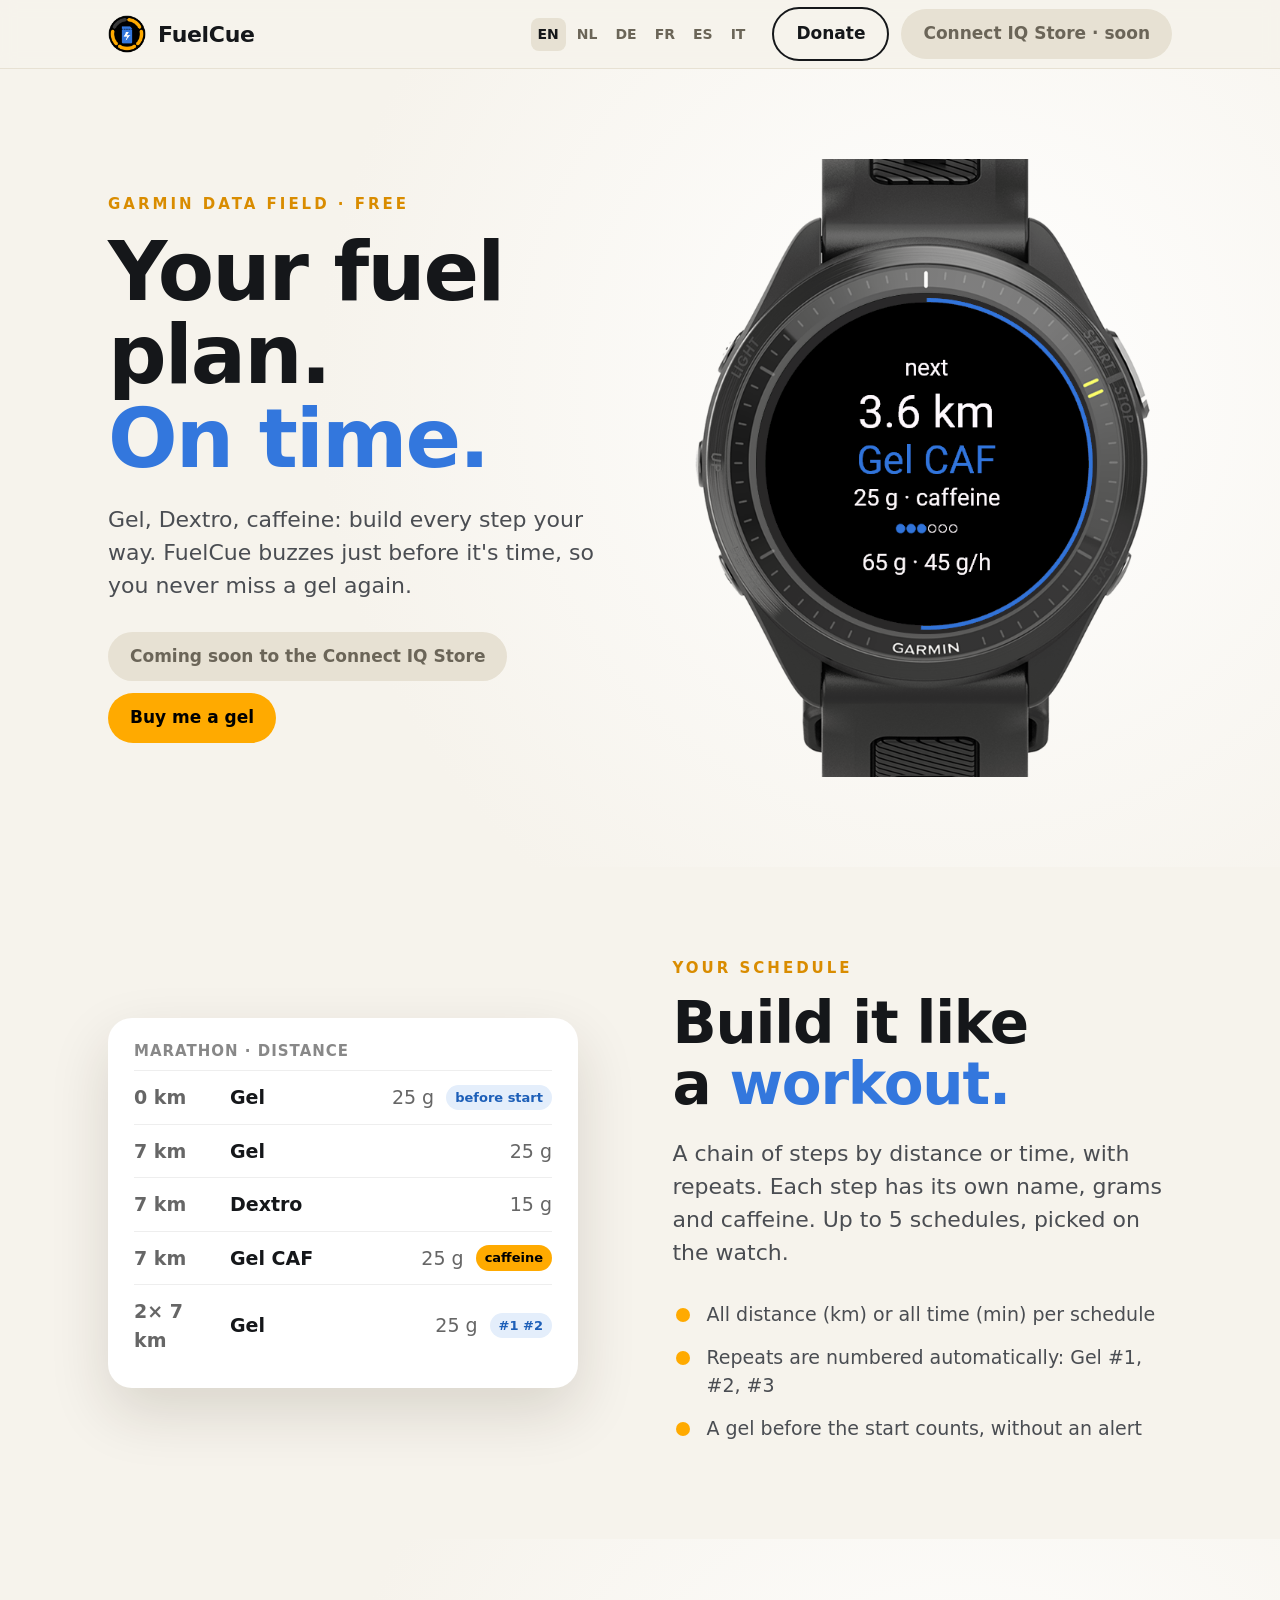
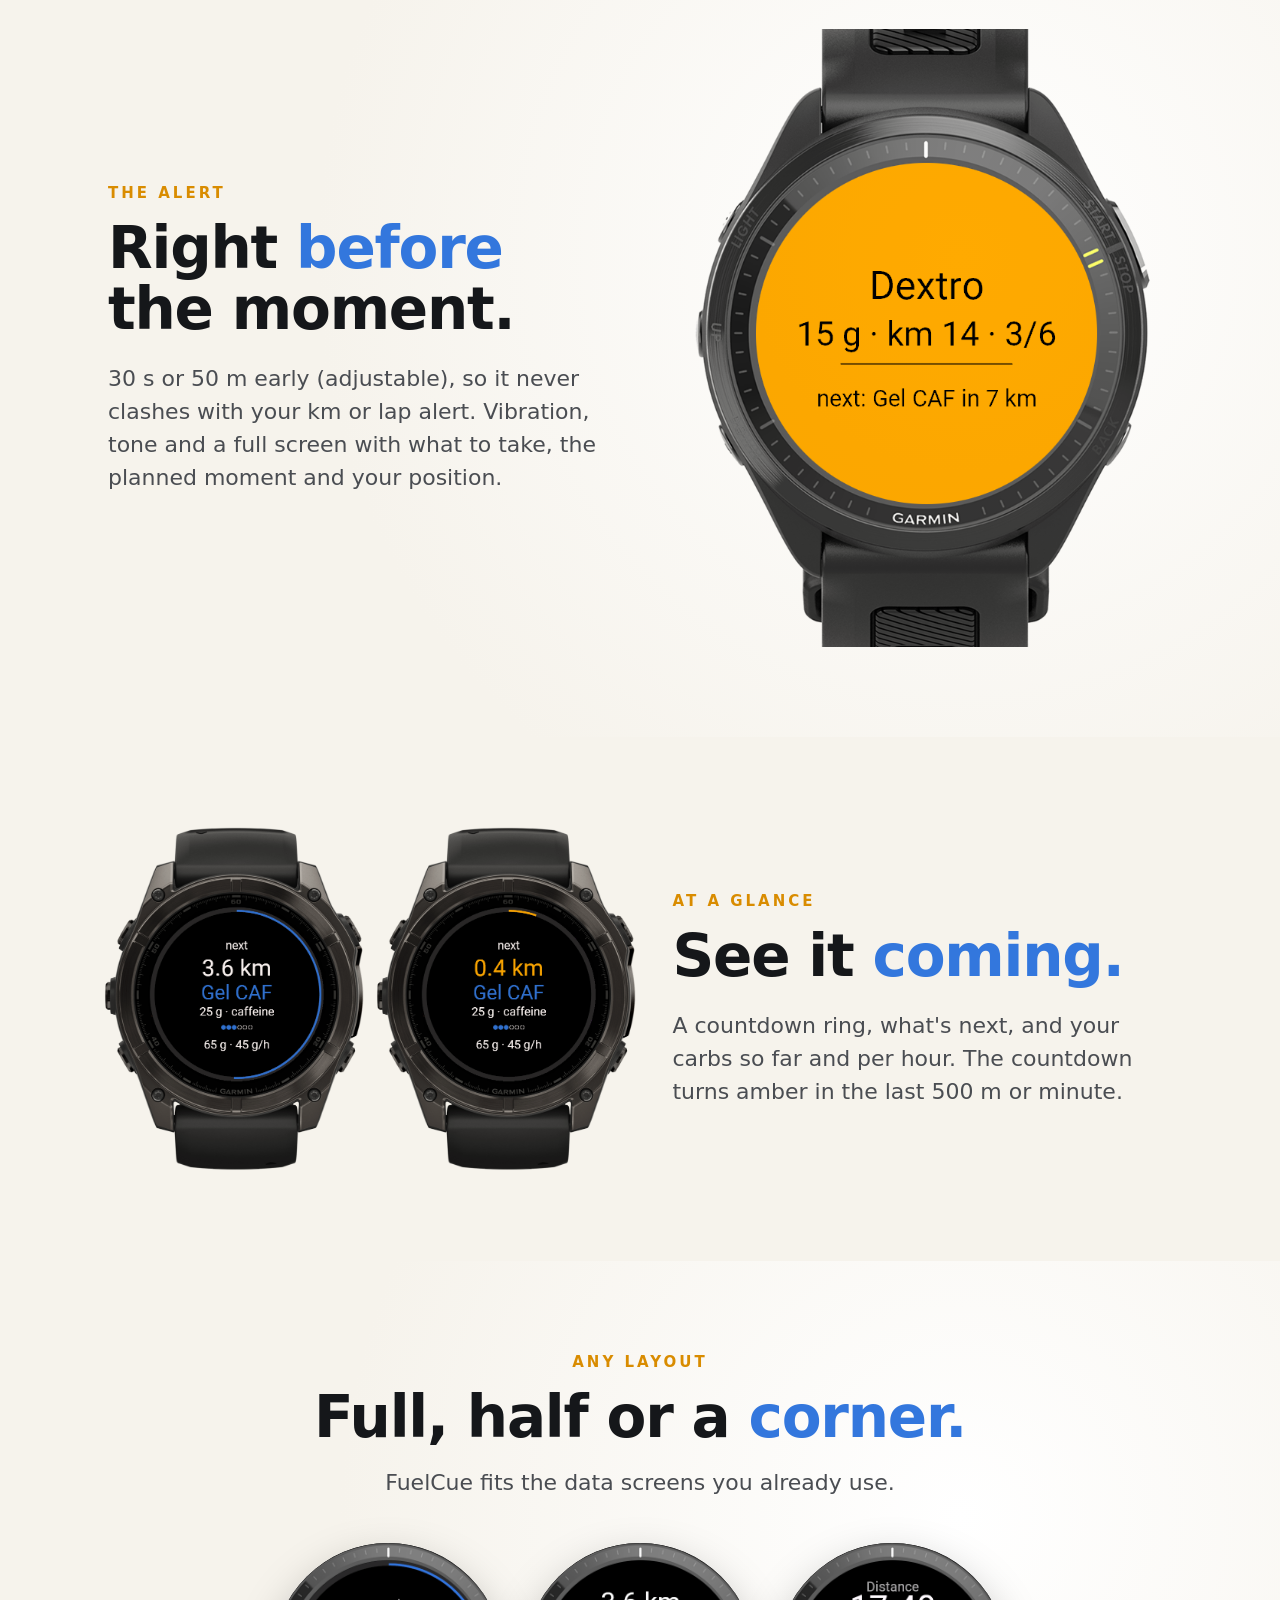
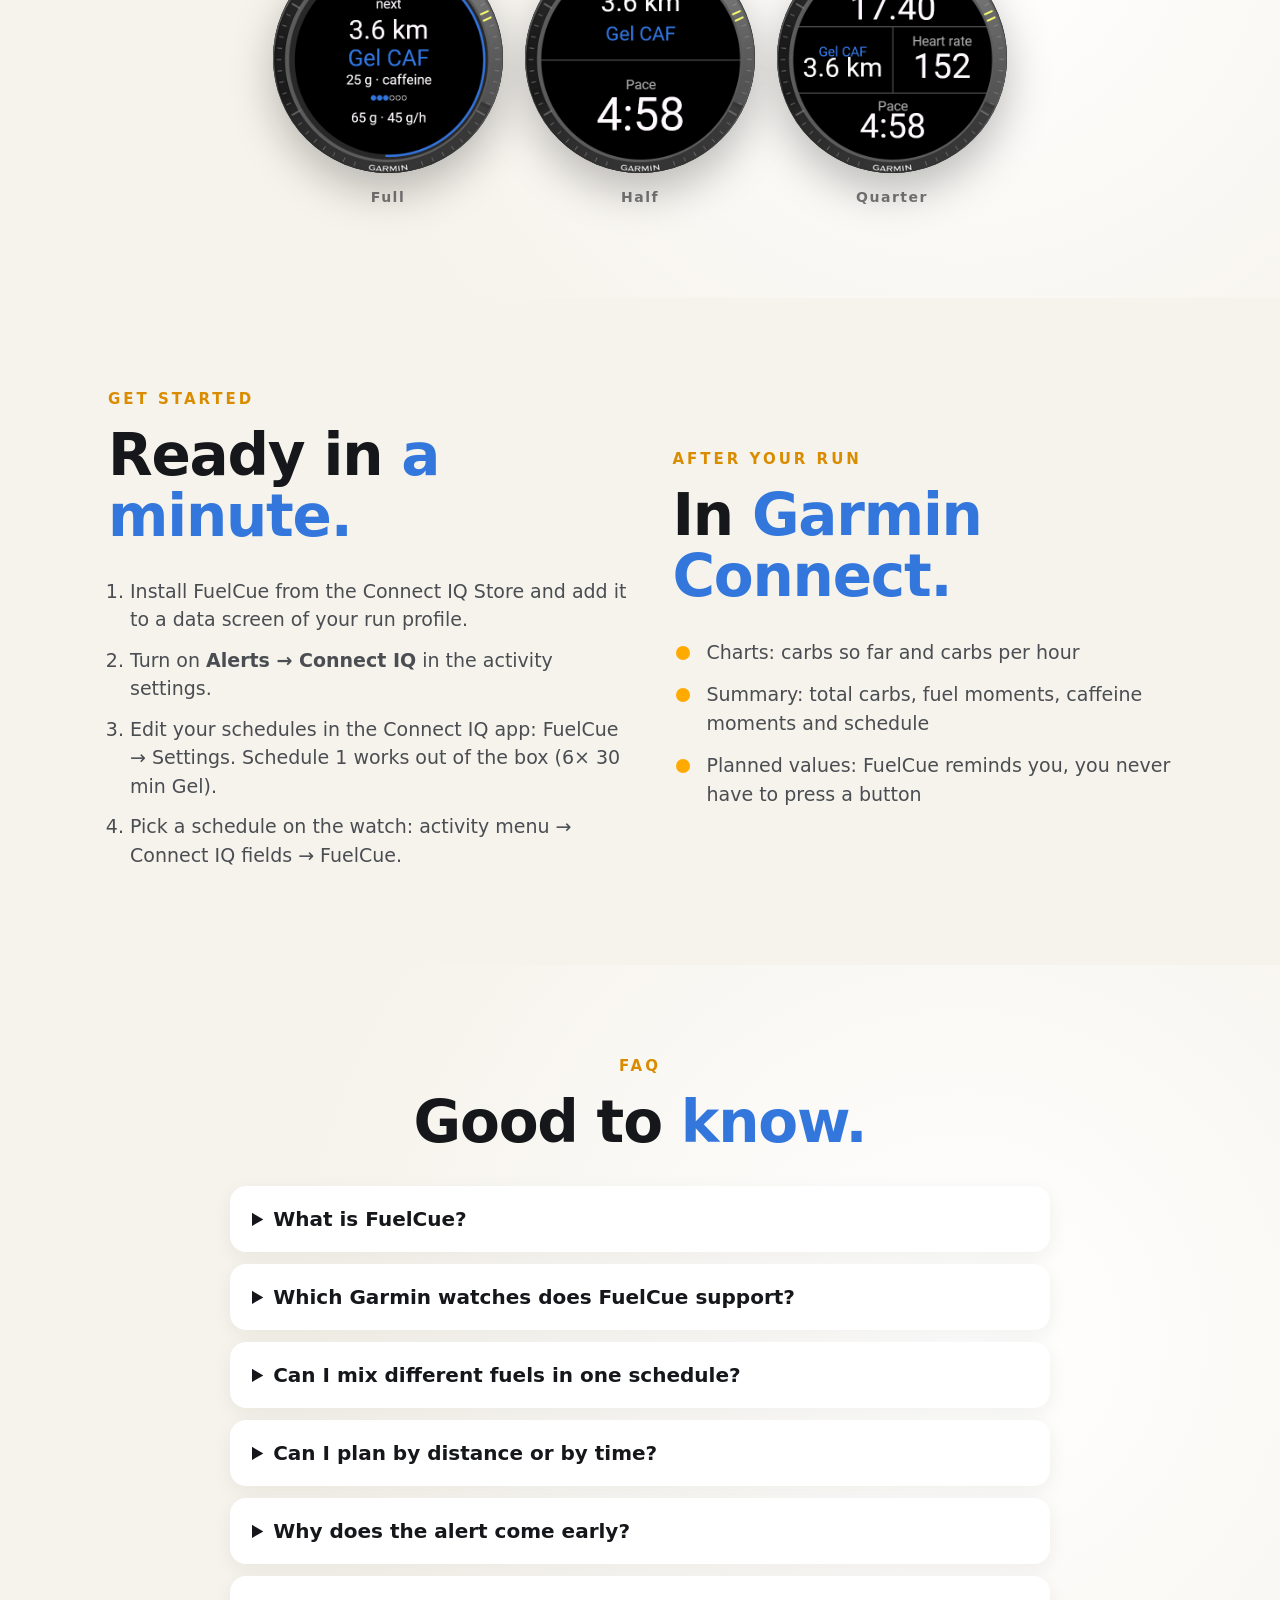
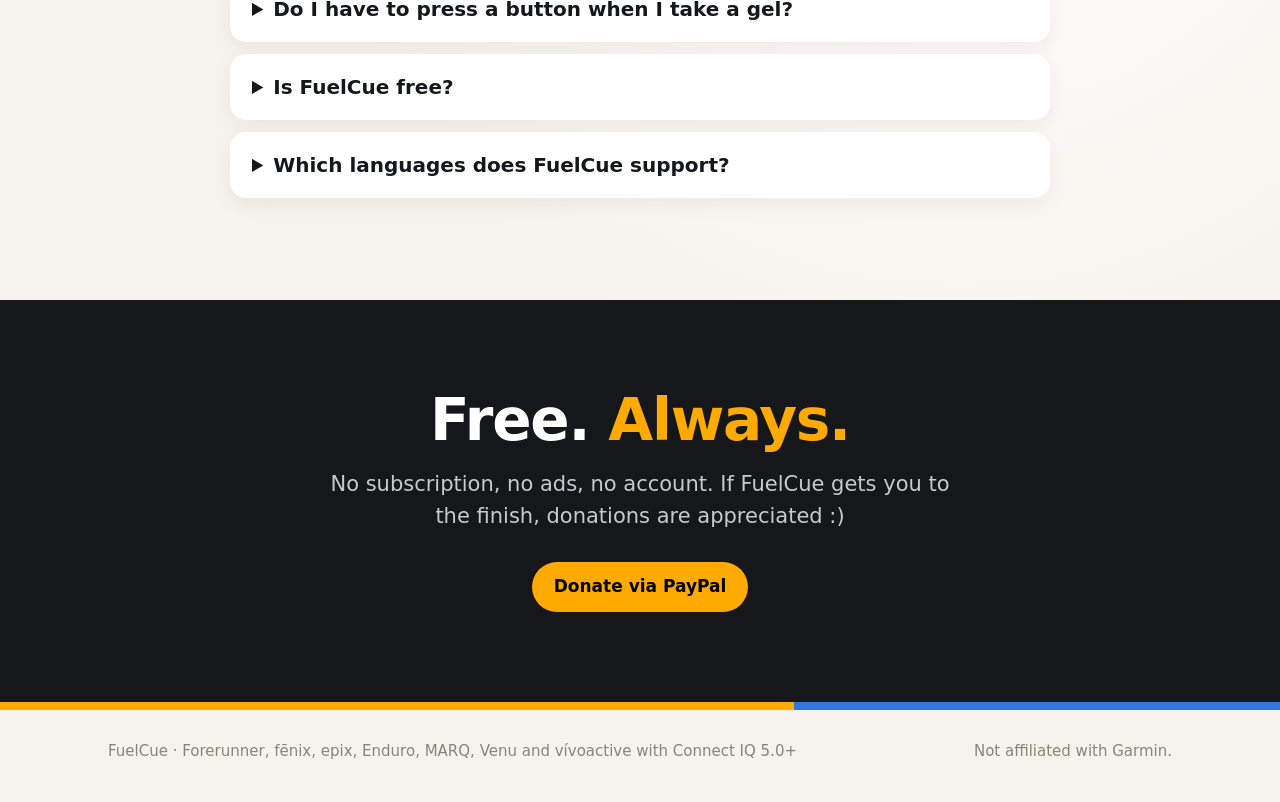
==== commit 0176ba6d: "FAQ: donation word links to PayPal in all languages Co-Authored-By: Claude Opus 5.5 <noreply@anthrop" ====
--- a/index.html
+++ b/index.html
@@ -116,7 +116,7 @@
    "name": "Is FuelCue free?",
    "acceptedAnswer": {
     "@type": "Answer",
-    "text": "Yes. FuelCue is free, with no subscription, no ads and no account. Donations via PayPal are appreciated."
+    "text": "Yes. FuelCue is free, with no subscription, no ads and no account. Donations (https://paypal.me/rdbruijn) via PayPal are appreciated."
    }
   },
   {
@@ -228,7 +228,7 @@
 <details><summary>Can I plan by distance or by time?</summary><p>Both. Each schedule is either all distance (km) or all time (minutes), with steps from 0.5 to 100 km or from 5 to 600 minutes.</p></details>
 <details><summary>Why does the alert come early?</summary><p>By default the alert comes 30 seconds or 50 metres before the planned moment, so it doesn&#x27;t clash with Garmin&#x27;s own km or lap alert. You can set it from 0 (exactly on the moment) up to 2 minutes or 200 metres.</p></details>
 <details><summary>Do I have to press a button when I take a gel?</summary><p>No. FuelCue is a reminder, not a log. It saves the planned carbs in your activity, shown as charts in Garmin Connect, without button presses that could disturb your recording.</p></details>
-<details><summary>Is FuelCue free?</summary><p>Yes. FuelCue is free, with no subscription, no ads and no account. Donations via PayPal are appreciated.</p></details>
+<details><summary>Is FuelCue free?</summary><p>Yes. FuelCue is free, with no subscription, no ads and no account. <a href="https://paypal.me/rdbruijn">Donations</a> via PayPal are appreciated.</p></details>
 <details><summary>Which languages does FuelCue support?</summary><p>English, Dutch, German, French, Spanish and Italian, on the watch and in the settings.</p></details>
   </div>
 </div></section>
--- a/style.css
+++ b/style.css
@@ -23,9 +23,9 @@
 h1 em, h2 em { font-style: normal; color: var(--blue); }
 .lead { font-size: 22px; color: var(--muted); margin-top: 22px; max-width: 540px; }
 .ctas { display: flex; flex-wrap: wrap; gap: 12px; margin-top: 30px; }
-.watch { width: 100%; max-width: 460px; mix-blend-mode: multiply; display: block; margin: 0 auto; }
+.watch { width: 100%; max-width: 460px; height: auto; mix-blend-mode: multiply; display: block; margin: 0 auto; }
 .pair { display: flex; gap: 10px; justify-content: center; }
-.pair img { width: 50%; max-width: 330px; mix-blend-mode: multiply; }
+.pair img { width: 50%; max-width: 330px; height: auto; mix-blend-mode: multiply; }
 .card { background: #fff; border-radius: 24px; box-shadow: 0 24px 60px rgba(40, 30, 0, .14); padding: 22px 26px; max-width: 470px; }
 .card h3 { font-size: 15px; color: #888; letter-spacing: 1px; text-transform: uppercase; margin-bottom: 8px; }
 .row { display: flex; align-items: center; gap: 12px; padding: 12px 0; border-top: 1px solid #eee; font-size: 19px; }
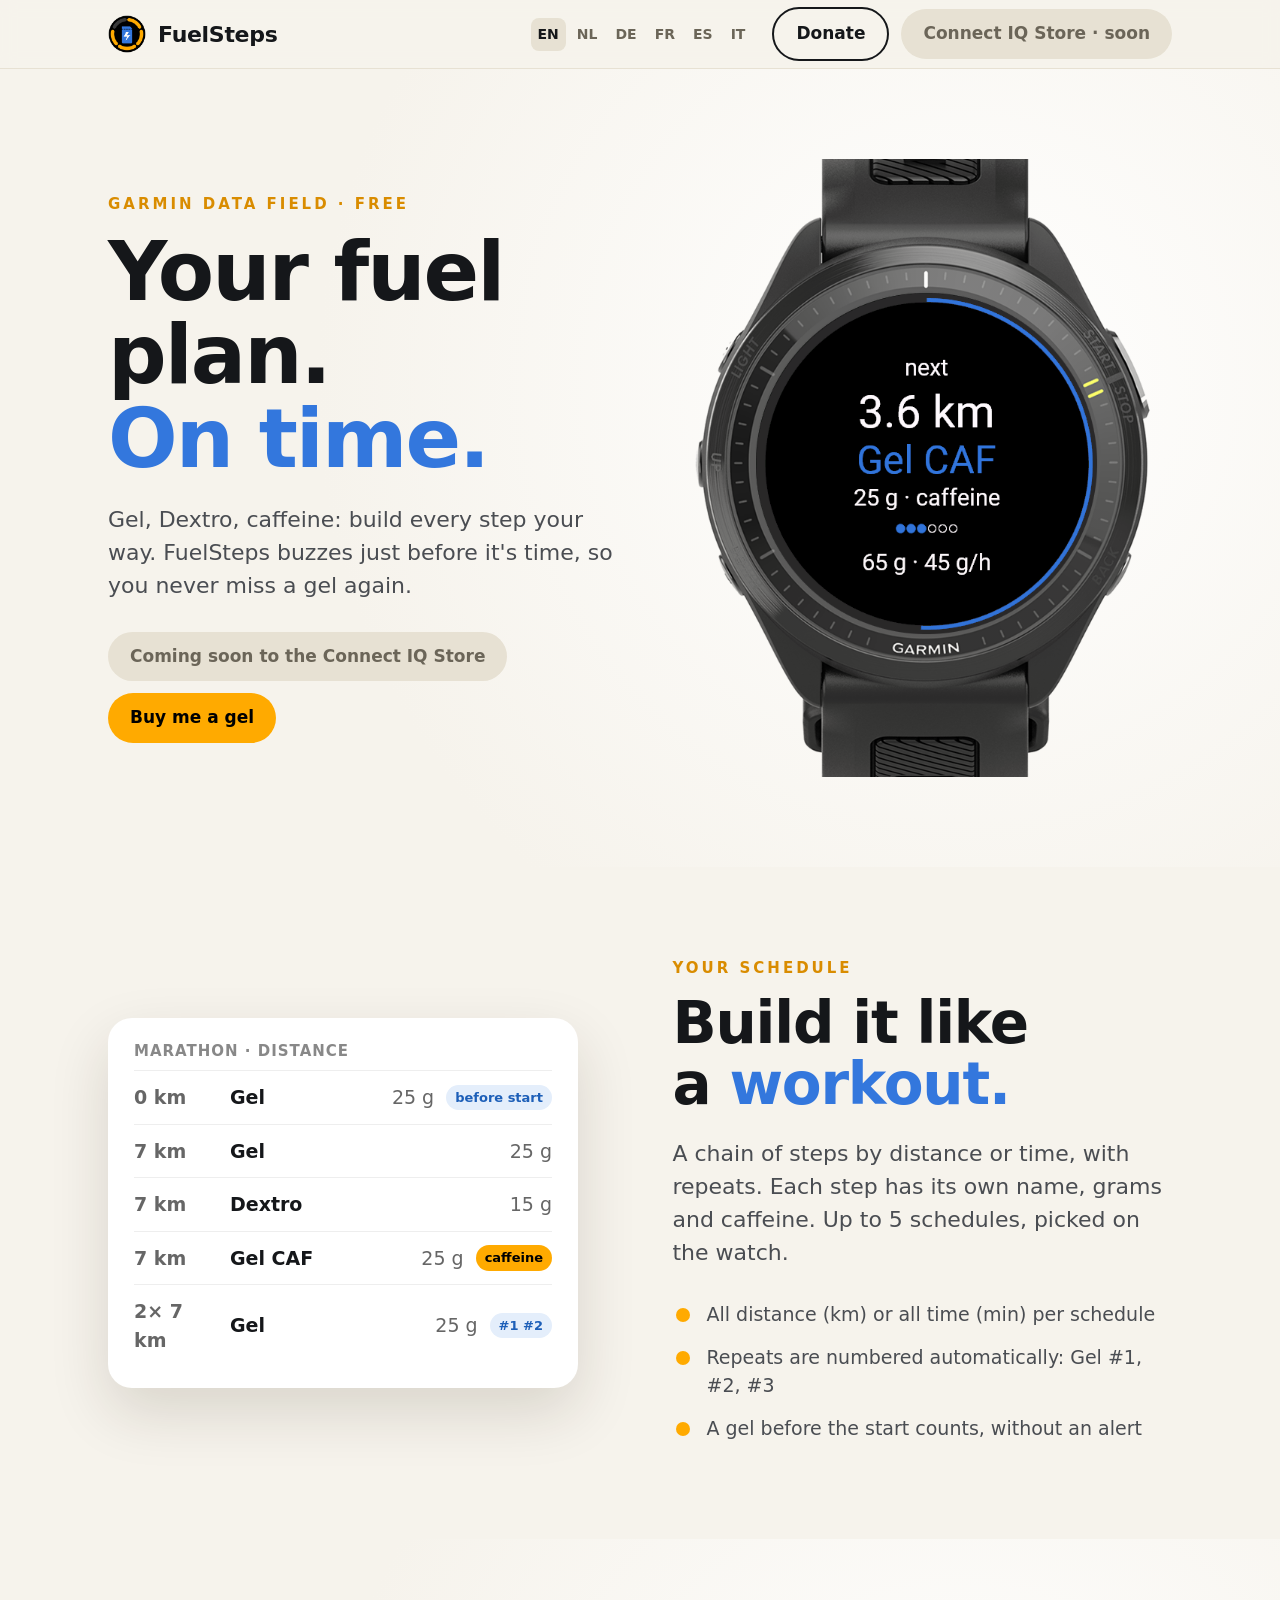
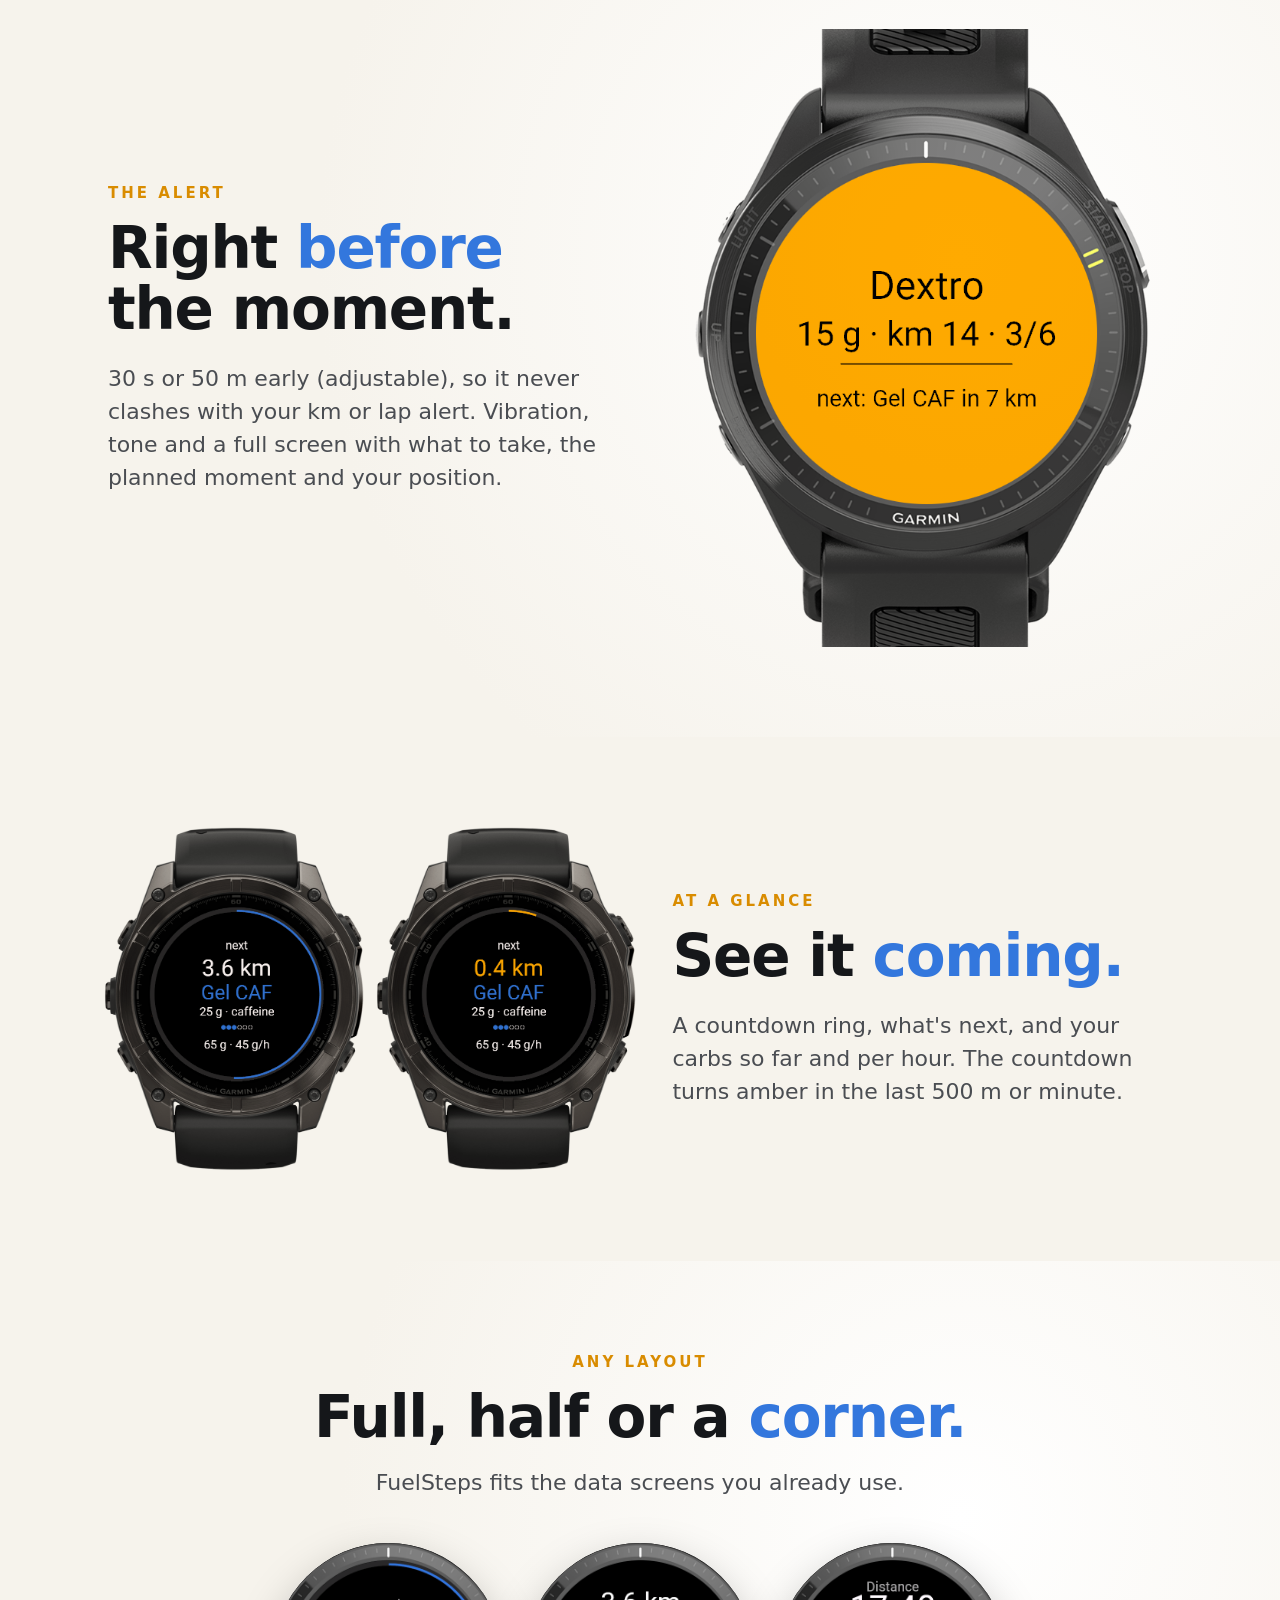
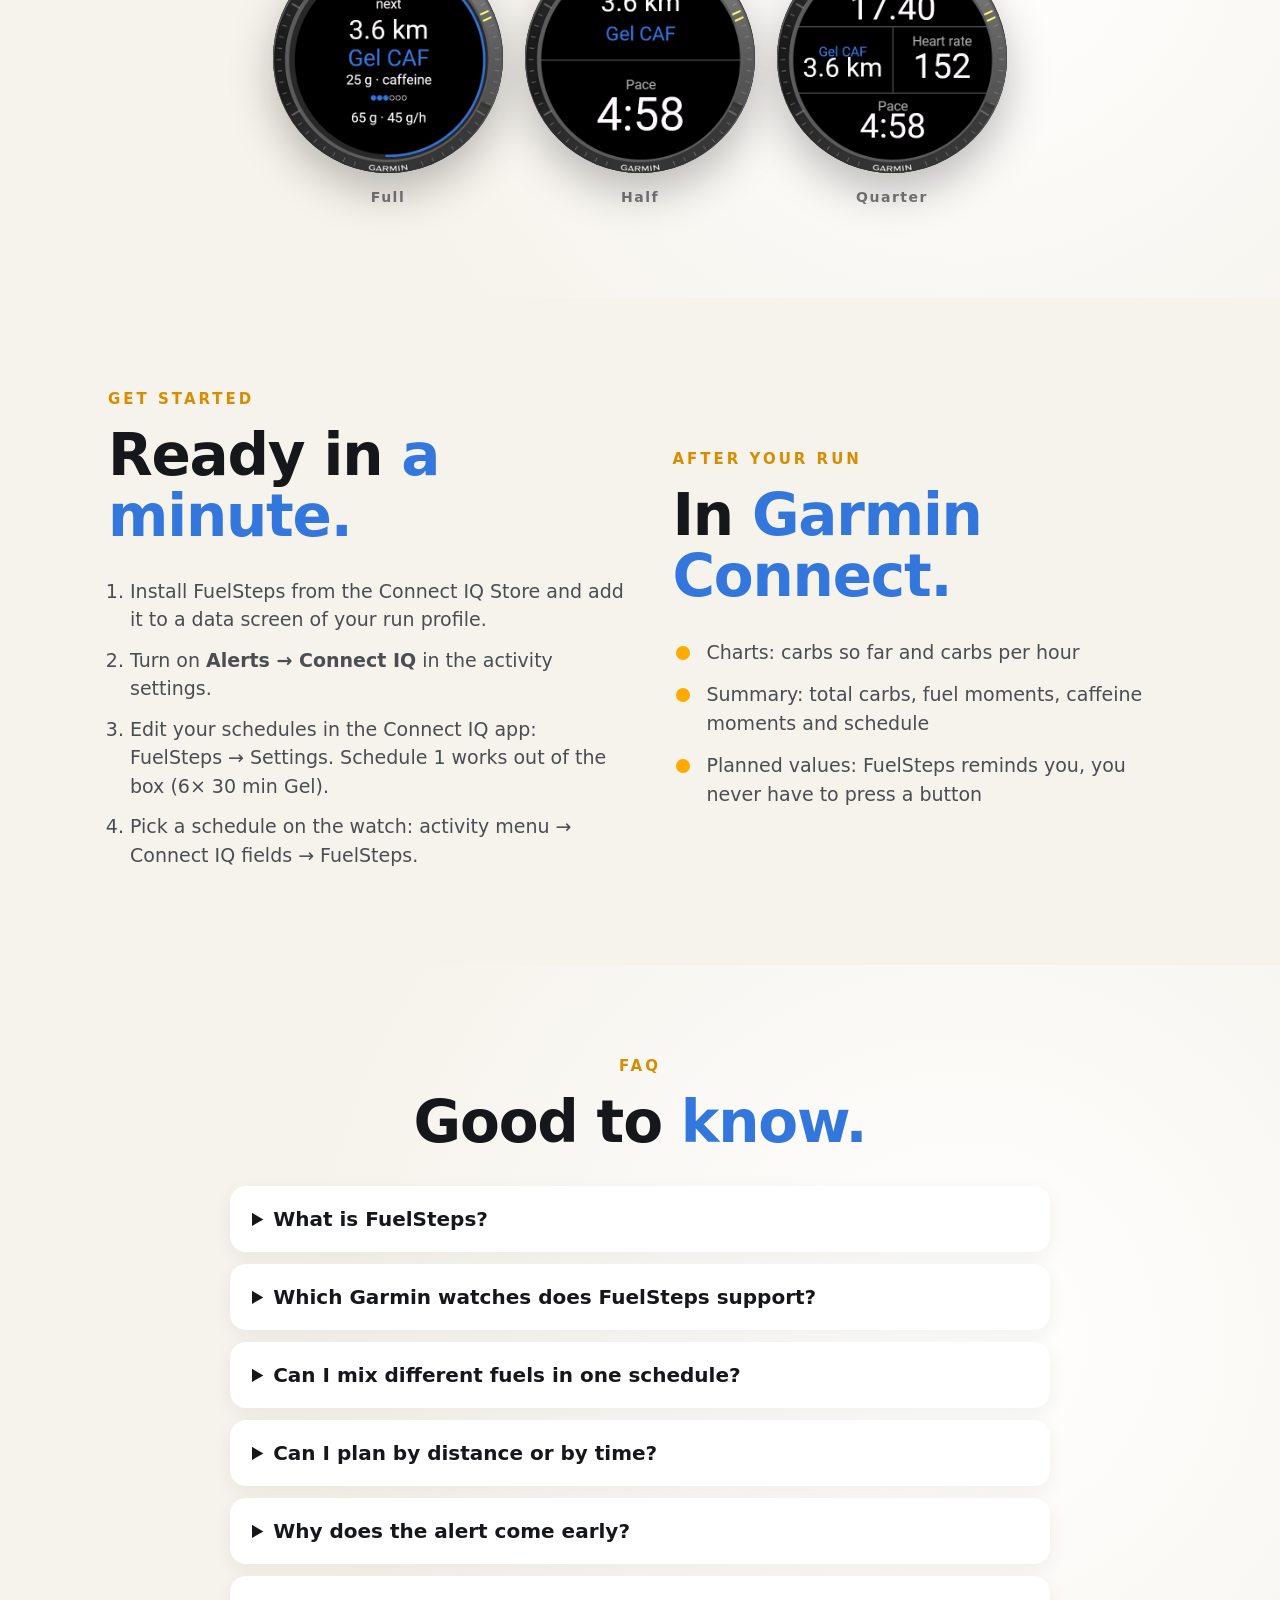
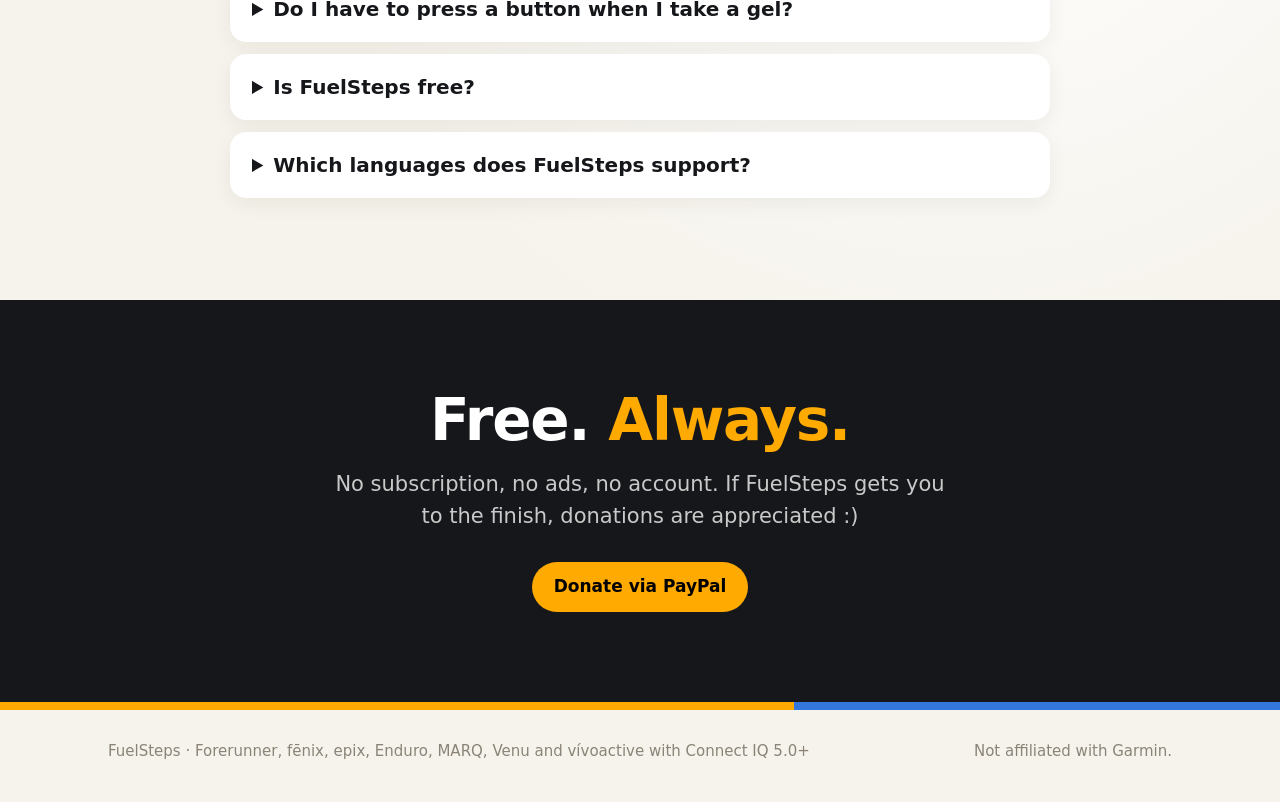
==== commit 0794c947: "Rename FuelCue -> FuelSteps, new URL bruynr.github.io/fuelsteps-site Co-Authored-By: Claude Opus 5.5" ====
--- a/index.html
+++ b/index.html
@@ -3,22 +3,22 @@
 <head>
 <meta charset="utf-8">
 <meta name="viewport" content="width=device-width, initial-scale=1">
-<title>FuelCue · gel and fuel reminders for Garmin watches</title>
-<meta name="description" content="FuelCue is a free Garmin Connect IQ data field that reminds you when to fuel during a run: your own schedule of gels, Dextro and caffeine, by distance or time.">
-<link rel="canonical" href="https://bruynr.github.io/fuelcue-site/">
-<link rel="alternate" hreflang="en" href="https://bruynr.github.io/fuelcue-site/">
-<link rel="alternate" hreflang="nl" href="https://bruynr.github.io/fuelcue-site/nl/">
-<link rel="alternate" hreflang="de" href="https://bruynr.github.io/fuelcue-site/de/">
-<link rel="alternate" hreflang="fr" href="https://bruynr.github.io/fuelcue-site/fr/">
-<link rel="alternate" hreflang="es" href="https://bruynr.github.io/fuelcue-site/es/">
-<link rel="alternate" hreflang="it" href="https://bruynr.github.io/fuelcue-site/it/">
-<link rel="alternate" hreflang="x-default" href="https://bruynr.github.io/fuelcue-site/">
+<title>FuelSteps · gel and fuel reminders for Garmin watches</title>
+<meta name="description" content="FuelSteps is a free Garmin Connect IQ data field that reminds you when to fuel during a run: your own schedule of gels, Dextro and caffeine, by distance or time.">
+<link rel="canonical" href="https://bruynr.github.io/fuelsteps-site/">
+<link rel="alternate" hreflang="en" href="https://bruynr.github.io/fuelsteps-site/">
+<link rel="alternate" hreflang="nl" href="https://bruynr.github.io/fuelsteps-site/nl/">
+<link rel="alternate" hreflang="de" href="https://bruynr.github.io/fuelsteps-site/de/">
+<link rel="alternate" hreflang="fr" href="https://bruynr.github.io/fuelsteps-site/fr/">
+<link rel="alternate" hreflang="es" href="https://bruynr.github.io/fuelsteps-site/es/">
+<link rel="alternate" hreflang="it" href="https://bruynr.github.io/fuelsteps-site/it/">
+<link rel="alternate" hreflang="x-default" href="https://bruynr.github.io/fuelsteps-site/">
 <meta property="og:type" content="website">
-<meta property="og:site_name" content="FuelCue">
-<meta property="og:title" content="FuelCue · your fuel plan, on time">
-<meta property="og:description" content="FuelCue is a free Garmin Connect IQ data field that reminds you when to fuel during a run: your own schedule of gels, Dextro and caffeine, by distance or time.">
-<meta property="og:url" content="https://bruynr.github.io/fuelcue-site/">
-<meta property="og:image" content="https://bruynr.github.io/fuelcue-site/img/og.png">
+<meta property="og:site_name" content="FuelSteps">
+<meta property="og:title" content="FuelSteps · your fuel plan, on time">
+<meta property="og:description" content="FuelSteps is a free Garmin Connect IQ data field that reminds you when to fuel during a run: your own schedule of gels, Dextro and caffeine, by distance or time.">
+<meta property="og:url" content="https://bruynr.github.io/fuelsteps-site/">
+<meta property="og:image" content="https://bruynr.github.io/fuelsteps-site/img/og.png">
 <meta property="og:locale" content="en_US">
 <meta name="twitter:card" content="summary_large_image">
 <meta name="theme-color" content="#15171a">
@@ -28,9 +28,9 @@
 {
  "@context": "https://schema.org",
  "@type": "SoftwareApplication",
- "name": "FuelCue",
- "description": "FuelCue is a free Garmin Connect IQ data field that reminds you when to fuel during a run: your own schedule of gels, Dextro and caffeine, by distance or time.",
- "url": "https://bruynr.github.io/fuelcue-site/",
+ "name": "FuelSteps",
+ "description": "FuelSteps is a free Garmin Connect IQ data field that reminds you when to fuel during a run: your own schedule of gels, Dextro and caffeine, by distance or time.",
+ "url": "https://bruynr.github.io/fuelsteps-site/",
  "inLanguage": "en",
  "applicationCategory": "SportsApplication",
  "applicationSubCategory": "Garmin Connect IQ data field",
@@ -41,11 +41,11 @@
   "price": "0",
   "priceCurrency": "EUR"
  },
- "image": "https://bruynr.github.io/fuelcue-site/img/icon.png",
+ "image": "https://bruynr.github.io/fuelsteps-site/img/icon.png",
  "screenshot": [
-  "https://bruynr.github.io/fuelcue-site/img/fr970-run.png",
-  "https://bruynr.github.io/fuelcue-site/img/fr970-alert.png",
-  "https://bruynr.github.io/fuelcue-site/img/fenix847mm-before.png"
+  "https://bruynr.github.io/fuelsteps-site/img/fr970-run.png",
+  "https://bruynr.github.io/fuelsteps-site/img/fr970-alert.png",
+  "https://bruynr.github.io/fuelsteps-site/img/fenix847mm-before.png"
  ],
  "availableLanguage": [
   "English",
@@ -65,15 +65,15 @@
  "mainEntity": [
   {
    "@type": "Question",
-   "name": "What is FuelCue?",
-   "acceptedAnswer": {
-    "@type": "Answer",
-    "text": "FuelCue is a free data field for Garmin watches (Connect IQ) that reminds you when to take a gel or other fuel during a run. You build your own schedule by distance or time, and FuelCue vibrates, beeps and shows a full-screen alert just before each moment."
-   }
-  },
-  {
-   "@type": "Question",
-   "name": "Which Garmin watches does FuelCue support?",
+   "name": "What is FuelSteps?",
+   "acceptedAnswer": {
+    "@type": "Answer",
+    "text": "FuelSteps is a free data field for Garmin watches (Connect IQ) that reminds you when to take a gel or other fuel during a run. You build your own schedule by distance or time, and FuelSteps vibrates, beeps and shows a full-screen alert just before each moment."
+   }
+  },
+  {
+   "@type": "Question",
+   "name": "Which Garmin watches does FuelSteps support?",
    "acceptedAnswer": {
     "@type": "Answer",
     "text": "All round Garmin watches with Connect IQ 5.0 or newer, including Forerunner 165, 170, 255, 265, 570, 70, 955, 965 and 970, fēnix 7, 8, 9 and E, epix (Gen 2) and epix Pro, Enduro 3, MARQ (Gen 2), Venu 2, 3 and 4, and vívoactive 5 and 6."
@@ -108,20 +108,20 @@
    "name": "Do I have to press a button when I take a gel?",
    "acceptedAnswer": {
     "@type": "Answer",
-    "text": "No. FuelCue is a reminder, not a log. It saves the planned carbs in your activity, shown as charts in Garmin Connect, without button presses that could disturb your recording."
-   }
-  },
-  {
-   "@type": "Question",
-   "name": "Is FuelCue free?",
-   "acceptedAnswer": {
-    "@type": "Answer",
-    "text": "Yes. FuelCue is free, with no subscription, no ads and no account. Donations (https://paypal.me/rdbruijn) via PayPal are appreciated."
-   }
-  },
-  {
-   "@type": "Question",
-   "name": "Which languages does FuelCue support?",
+    "text": "No. FuelSteps is a reminder, not a log. It saves the planned carbs in your activity, shown as charts in Garmin Connect, without button presses that could disturb your recording."
+   }
+  },
+  {
+   "@type": "Question",
+   "name": "Is FuelSteps free?",
+   "acceptedAnswer": {
+    "@type": "Answer",
+    "text": "Yes. FuelSteps is free, with no subscription, no ads and no account. Donations (https://paypal.me/rdbruijn) via PayPal are appreciated."
+   }
+  },
+  {
+   "@type": "Question",
+   "name": "Which languages does FuelSteps support?",
    "acceptedAnswer": {
     "@type": "Answer",
     "text": "English, Dutch, German, French, Spanish and Italian, on the watch and in the settings."
@@ -134,7 +134,7 @@
 <body>
 
 <header><div class="wrap">
-  <img src="img/icon.png" alt=""><b>FuelCue</b>
+  <img src="img/icon.png" alt=""><b>FuelSteps</b>
   <nav class="langs" aria-label="Language"><a href="./" hreflang="en" lang="en" aria-current="page">EN</a> <a href="nl/" hreflang="nl" lang="nl">NL</a> <a href="de/" hreflang="de" lang="de">DE</a> <a href="fr/" hreflang="fr" lang="fr">FR</a> <a href="es/" hreflang="es" lang="es">ES</a> <a href="it/" hreflang="it" lang="it">IT</a></nav>
   <a class="btn ghost" href="https://paypal.me/rdbruijn">Donate</a>
   <span class="btn soon">Connect IQ Store · soon</span>
@@ -145,13 +145,13 @@
   <div>
     <div class="kicker">Garmin data field · free</div>
     <h1>Your fuel plan.<br><em>On time.</em></h1>
-    <p class="lead">Gel, Dextro, caffeine: build every step your way. FuelCue buzzes just before it's time, so you never miss a gel again.</p>
+    <p class="lead">Gel, Dextro, caffeine: build every step your way. FuelSteps buzzes just before it's time, so you never miss a gel again.</p>
     <div class="ctas">
       <span class="btn soon">Coming soon to the Connect IQ Store</span>
       <a class="btn amber" href="https://paypal.me/rdbruijn">Buy me a gel</a>
     </div>
   </div>
-  <img class="watch" src="img/fr970-run.png" alt="FuelCue on a Forerunner 970: 3.6 km to the next Gel CAF" width="612" height="822">
+  <img class="watch" src="img/fr970-run.png" alt="FuelSteps on a Forerunner 970: 3.6 km to the next Gel CAF" width="612" height="822">
 </div></section>
 
 <section><div class="wrap split rev">
@@ -195,7 +195,7 @@
 <section class="alt"><div class="wrap" style="text-align: center;">
   <div class="kicker">Any layout</div>
   <h2>Full, half or a <em>corner.</em></h2>
-  <p class="lead" style="margin: 18px auto 44px;">FuelCue fits the data screens you already use.</p>
+  <p class="lead" style="margin: 18px auto 44px;">FuelSteps fits the data screens you already use.</p>
   <div class="faces">
     <div class="face"><div><img src="img/fr970-run.png" alt="" loading="lazy"></div>Full</div>
     <div class="face"><div><img src="img/fr970-half.png" alt="" loading="lazy"></div>Half</div>
@@ -207,12 +207,12 @@
   <div>
     <div class="kicker">Get started</div>
     <h2>Ready in <em>a minute.</em></h2>
-    <ol class="steps"><li>Install FuelCue from the Connect IQ Store and add it to a data screen of your run profile.</li><li>Turn on <b>Alerts → Connect IQ</b> in the activity settings.</li><li>Edit your schedules in the Connect IQ app: FuelCue → Settings. Schedule 1 works out of the box (6× 30 min Gel).</li><li>Pick a schedule on the watch: activity menu → Connect IQ fields → FuelCue.</li></ol>
+    <ol class="steps"><li>Install FuelSteps from the Connect IQ Store and add it to a data screen of your run profile.</li><li>Turn on <b>Alerts → Connect IQ</b> in the activity settings.</li><li>Edit your schedules in the Connect IQ app: FuelSteps → Settings. Schedule 1 works out of the box (6× 30 min Gel).</li><li>Pick a schedule on the watch: activity menu → Connect IQ fields → FuelSteps.</li></ol>
   </div>
   <div>
     <div class="kicker">After your run</div>
     <h2>In <em>Garmin Connect.</em></h2>
-    <ul class="checks"><li>Charts: carbs so far and carbs per hour</li><li>Summary: total carbs, fuel moments, caffeine moments and schedule</li><li>Planned values: FuelCue reminds you, you never have to press a button</li></ul>
+    <ul class="checks"><li>Charts: carbs so far and carbs per hour</li><li>Summary: total carbs, fuel moments, caffeine moments and schedule</li><li>Planned values: FuelSteps reminds you, you never have to press a button</li></ul>
   </div>
 </div></section>
 
@@ -222,27 +222,27 @@
     <h2>Good to <em>know.</em></h2>
   </div>
   <div class="faq">
-<details><summary>What is FuelCue?</summary><p>FuelCue is a free data field for Garmin watches (Connect IQ) that reminds you when to take a gel or other fuel during a run. You build your own schedule by distance or time, and FuelCue vibrates, beeps and shows a full-screen alert just before each moment.</p></details>
-<details><summary>Which Garmin watches does FuelCue support?</summary><p>All round Garmin watches with Connect IQ 5.0 or newer, including Forerunner 165, 170, 255, 265, 570, 70, 955, 965 and 970, fēnix 7, 8, 9 and E, epix (Gen 2) and epix Pro, Enduro 3, MARQ (Gen 2), Venu 2, 3 and 4, and vívoactive 5 and 6.</p></details>
+<details><summary>What is FuelSteps?</summary><p>FuelSteps is a free data field for Garmin watches (Connect IQ) that reminds you when to take a gel or other fuel during a run. You build your own schedule by distance or time, and FuelSteps vibrates, beeps and shows a full-screen alert just before each moment.</p></details>
+<details><summary>Which Garmin watches does FuelSteps support?</summary><p>All round Garmin watches with Connect IQ 5.0 or newer, including Forerunner 165, 170, 255, 265, 570, 70, 955, 965 and 970, fēnix 7, 8, 9 and E, epix (Gen 2) and epix Pro, Enduro 3, MARQ (Gen 2), Venu 2, 3 and 4, and vívoactive 5 and 6.</p></details>
 <details><summary>Can I mix different fuels in one schedule?</summary><p>Yes. Every step has its own name (for example Gel, Dextro or Gel CAF), its own grams of carbohydrate and an optional caffeine mark. Steps can repeat, and repeats are numbered automatically.</p></details>
 <details><summary>Can I plan by distance or by time?</summary><p>Both. Each schedule is either all distance (km) or all time (minutes), with steps from 0.5 to 100 km or from 5 to 600 minutes.</p></details>
 <details><summary>Why does the alert come early?</summary><p>By default the alert comes 30 seconds or 50 metres before the planned moment, so it doesn&#x27;t clash with Garmin&#x27;s own km or lap alert. You can set it from 0 (exactly on the moment) up to 2 minutes or 200 metres.</p></details>
-<details><summary>Do I have to press a button when I take a gel?</summary><p>No. FuelCue is a reminder, not a log. It saves the planned carbs in your activity, shown as charts in Garmin Connect, without button presses that could disturb your recording.</p></details>
-<details><summary>Is FuelCue free?</summary><p>Yes. FuelCue is free, with no subscription, no ads and no account. <a href="https://paypal.me/rdbruijn">Donations</a> via PayPal are appreciated.</p></details>
-<details><summary>Which languages does FuelCue support?</summary><p>English, Dutch, German, French, Spanish and Italian, on the watch and in the settings.</p></details>
+<details><summary>Do I have to press a button when I take a gel?</summary><p>No. FuelSteps is a reminder, not a log. It saves the planned carbs in your activity, shown as charts in Garmin Connect, without button presses that could disturb your recording.</p></details>
+<details><summary>Is FuelSteps free?</summary><p>Yes. FuelSteps is free, with no subscription, no ads and no account. <a href="https://paypal.me/rdbruijn">Donations</a> via PayPal are appreciated.</p></details>
+<details><summary>Which languages does FuelSteps support?</summary><p>English, Dutch, German, French, Spanish and Italian, on the watch and in the settings.</p></details>
   </div>
 </div></section>
 
 <section class="donate"><div class="wrap">
   <h2>Free. <em>Always.</em></h2>
-  <p>No subscription, no ads, no account. If FuelCue gets you to the finish, donations are appreciated :)</p>
+  <p>No subscription, no ads, no account. If FuelSteps gets you to the finish, donations are appreciated :)</p>
   <a class="btn amber" href="https://paypal.me/rdbruijn">Donate via PayPal</a>
 </div></section>
 </main>
 
 <div class="stripe"></div>
 <footer><div class="wrap">
-  <span>FuelCue · Forerunner, fēnix, epix, Enduro, MARQ, Venu and vívoactive with Connect IQ 5.0+</span>
+  <span>FuelSteps · Forerunner, fēnix, epix, Enduro, MARQ, Venu and vívoactive with Connect IQ 5.0+</span>
   <nav class="langs-foot" aria-label="Language"><a href="./" hreflang="en" lang="en" aria-current="page">EN</a> <a href="nl/" hreflang="nl" lang="nl">NL</a> <a href="de/" hreflang="de" lang="de">DE</a> <a href="fr/" hreflang="fr" lang="fr">FR</a> <a href="es/" hreflang="es" lang="es">ES</a> <a href="it/" hreflang="it" lang="it">IT</a></nav>
   <span>Not affiliated with Garmin.</span>
 </div></footer>
